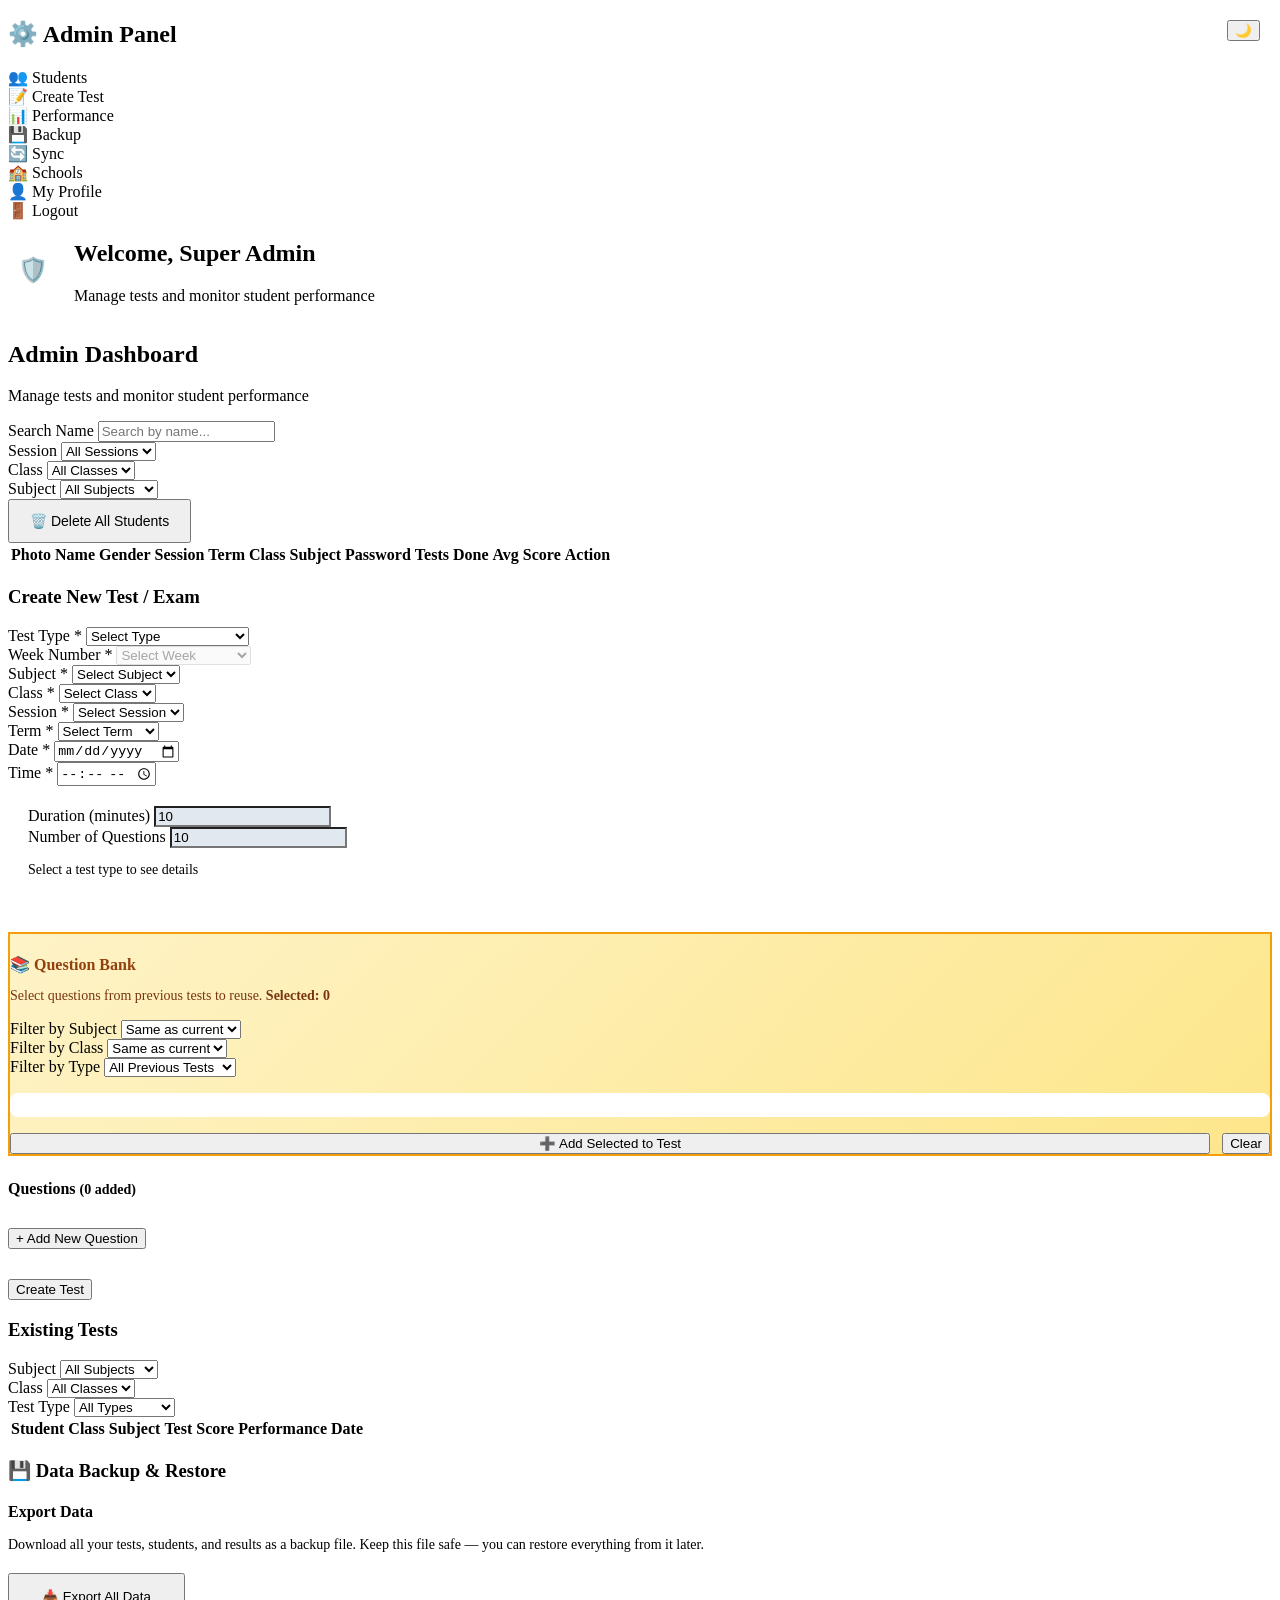
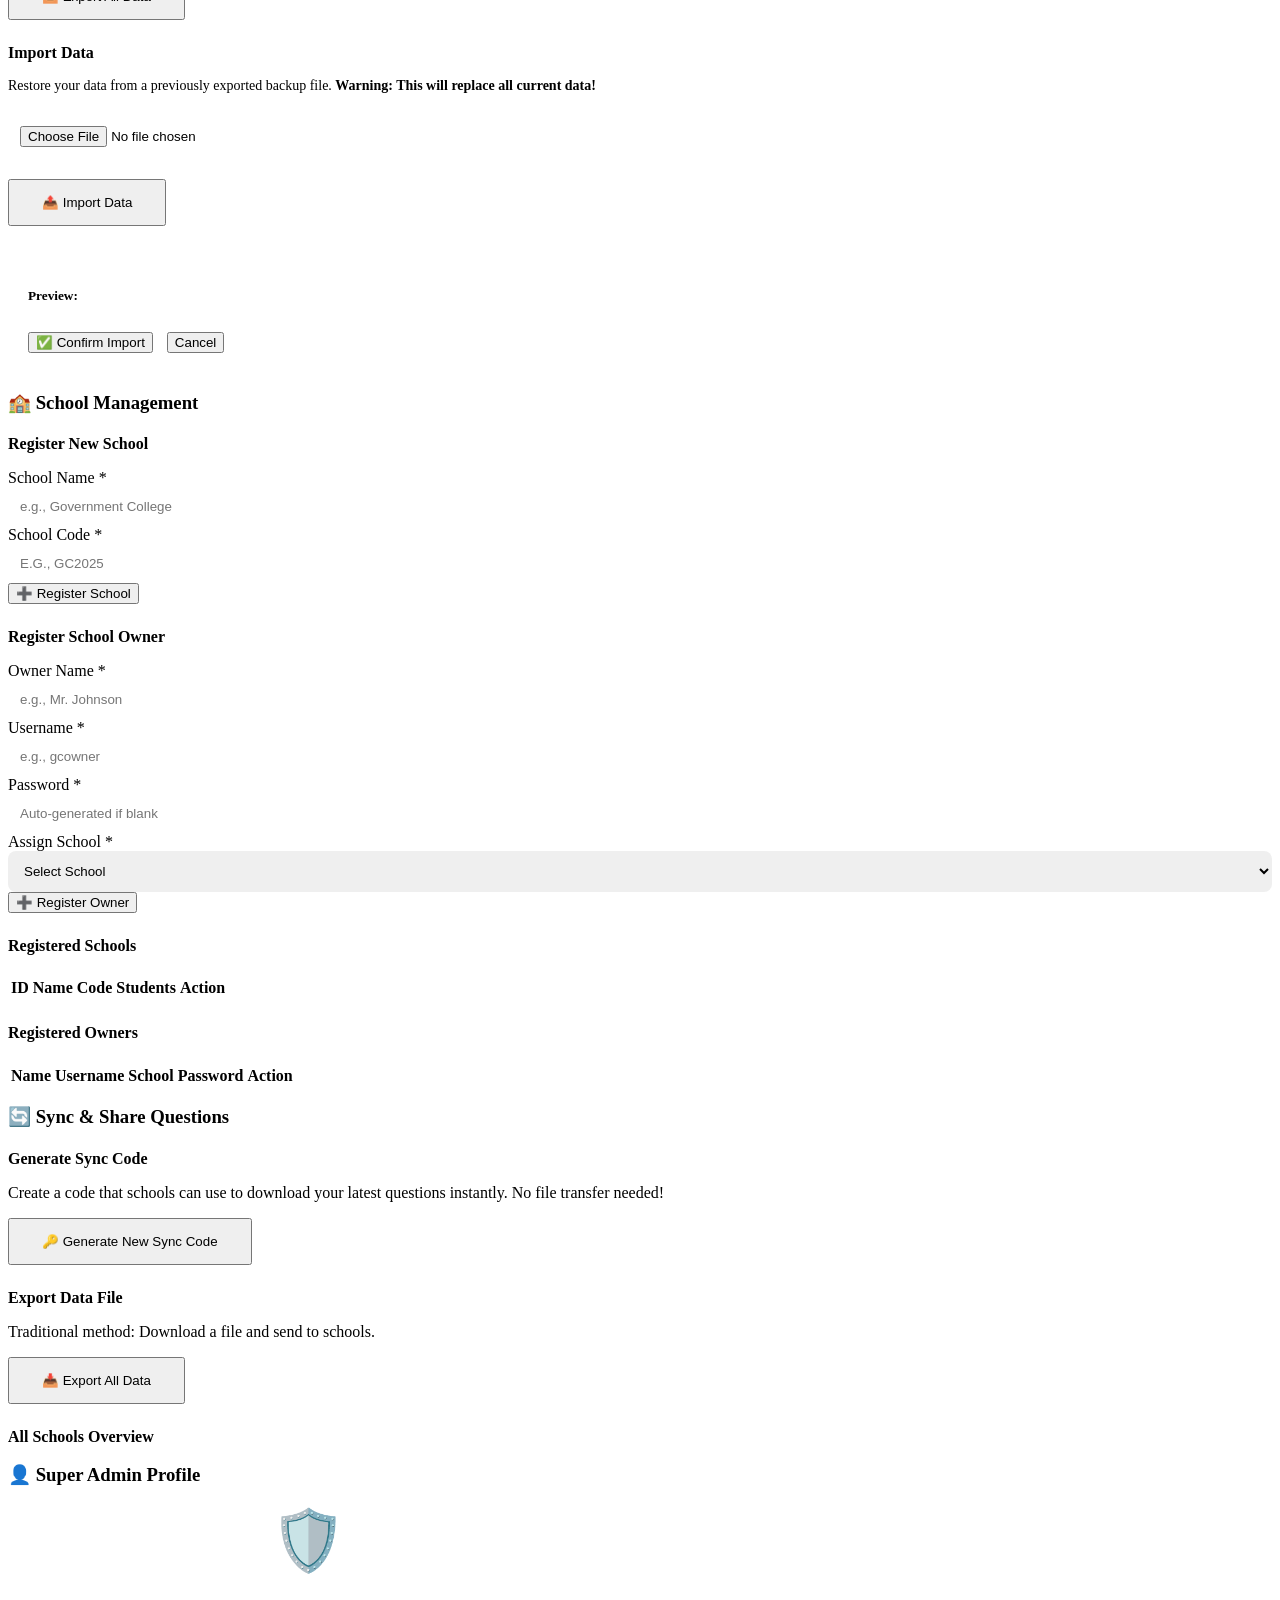
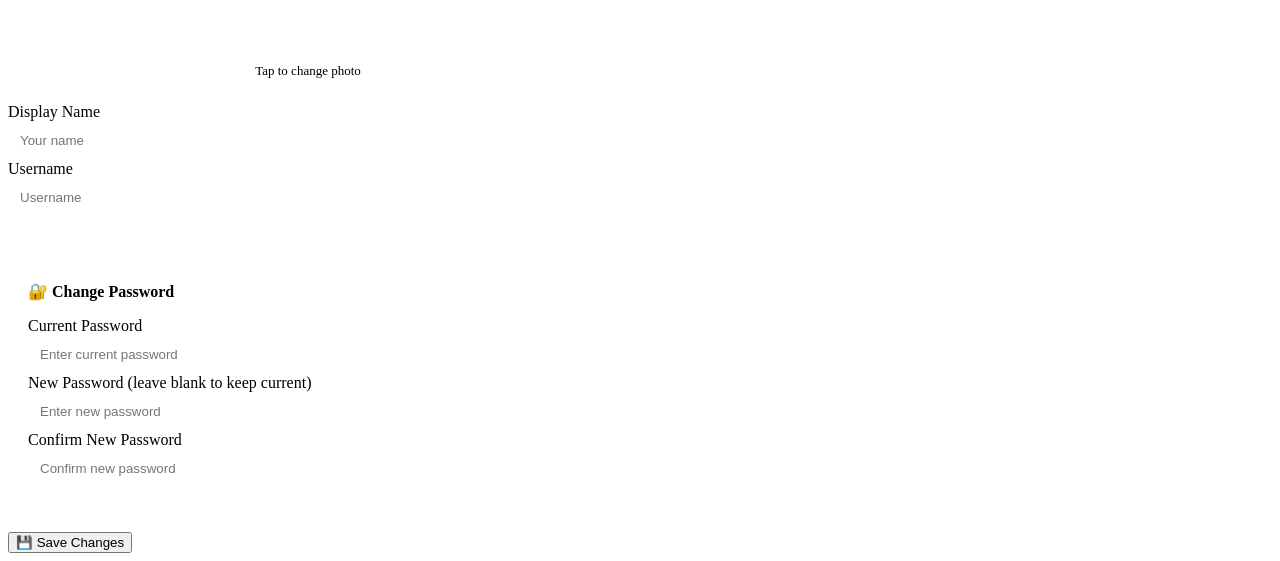
==== admin.html @ 851cecee "Add admin dashboard HTML structure" ====
<!DOCTYPE html>
<html lang="en">
<head>
    <meta charset="UTF-8">
    <meta name="viewport" content="width=device-width, initial-scale=1.0">
    <title>Admin Dashboard - ExamForge</title>
    <link rel="stylesheet" href="styles.css">
</head>
<body>
    <div class="admin-grid">
        <aside class="sidebar">
            <h2>⚙️ Admin Panel</h2>
            <nav>
                <div class="nav-item active" onclick="showAdminSection('students')">👥 Students</div>
                <div class="nav-item" onclick="showAdminSection('tests')">📝 Create Test</div>
                <div class="nav-item" onclick="showAdminSection('performance')">📊 Performance</div>
                <div class="nav-item" onclick="showAdminSection('backup')">💾 Backup</div>
                <div class="nav-item" onclick="showAdminSection('sync')">🔄 Sync</div>
                <div class="nav-item" onclick="showAdminSection('schools')">🏫 Schools</div>
                <div class="nav-item" onclick="showAdminSection('profile')">👤 My Profile</div>
                <div class="nav-item" onclick="logout()">🚪 Logout</div>
            </nav>
        </aside>

        <main class="main-content">
            <div class="header">
                <div style="display: flex; align-items: center; gap: 16px;">
                    <div id="adminHeaderPhoto" style="width: 50px; height: 50px; border-radius: 50%; background: linear-gradient(135deg, var(--gradient-start), var(--gradient-end)); display: flex; align-items: center; justify-content: center; overflow: hidden;">
                        <span style="font-size: 24px;">🛡️</span>
                    </div>
                    <div>
                        <h2 id="adminHeaderName">Welcome, Super Admin</h2>
                        <p style="color: var(--text-light);">Manage tests and monitor student performance</p>
                    </div>
                </div>
                <div style="position: absolute; top: 20px; right: 20px;">
                    <button onclick="toggleDarkMode()" class="dark-toggle" id="darkToggle">🌙</button>
                </div>
                <div>
                    <h2>Admin Dashboard</h2>
                    <p style="color: var(--text-light);">Manage tests and monitor student performance</p>
                </div>
            </div>

            <!-- Students Section -->
            <div id="students-section">
                <div class="filter-bar">
                    <div class="filter-group">
                        <label>Search Name</label>
                        <input type="text" id="searchName" placeholder="Search by name..." oninput="filterStudents()">
                    </div>
                    <div class="filter-group">
                        <label>Session</label>
                        <select id="filterSession" onchange="filterStudents()">
                            <option value="">All Sessions</option>
                            <option value="2024/2025">2024/2025</option>
                            <option value="2025/2026">2025/2026</option>
                            <option value="2026/2027">2026/2027</option>
                        </select>
                    </div>
                    <div class="filter-group">
                        <label>Class</label>
                        <select id="filterClass" onchange="filterStudents()">
                            <option value="">All Classes</option>
                            <option value="SS1">SS1</option>
                            <option value="SS2">SS2</option>
                            <option value="SS3">SS3</option>
                        </select>
                    </div>
                    <div class="filter-group">
                        <label>Subject</label>
                        <select id="filterSubject" onchange="filterStudents()">
                            <option value="">All Subjects</option>
                            <option value="Physics">Physics</option>
                            <option value="Chemistry">Chemistry</option>
                            <option value="Biology">Biology</option>
                            <option value="Mathematics">Mathematics</option>
                            <option value="English">English</option>
                            <option value="Economics">Economics</option>
                        </select>
                    </div>
                    <div class="filter-group" style="display: flex; align-items: end;">
                        <button onclick="deleteAllStudents()" class="btn btn-danger" style="width: auto; padding: 12px 20px; font-size: 14px;">
                            🗑️ Delete All Students
                        </button>
                    </div>
                </div>

                <div class="table-container">
                    <table class="data-table">
                        <thead>
                            <tr>
                                <th>Photo</th>
                                <th>Name</th>
                                <th>Gender</th>
                                <th>Session</th>
                                <th>Term</th>
                                <th>Class</th>
                                <th>Subject</th>
                                <th>Password</th>
                                <th>Tests Done</th>
                                <th>Avg Score</th>
                                <th>Action</th>
                            </tr>
                        </thead>
                        <tbody id="studentsTable"></tbody>
                    </table>
                </div>
            </div>

            <!-- Create Test Section -->
            <div id="tests-section" class="hidden">
                <div class="create-form">
                    <h3 class="section-title">Create New Test / Exam</h3>
                    <div id="editBannerContainer"></div>
                    <form id="createTestForm" onsubmit="createTest(event)">
                        <div class="form-row">
                            <div class="form-group">
                                <label>Test Type *</label>
                                <select id="testType" required onchange="handleTestTypeChange()">
                                    <option value="">Select Type</option>
                                    <option value="weekly">Weekly Test</option>
                                    <option value="midterm">Mid Term Test (Week 7)</option>
                                    <option value="exam">Final Examination</option>
                                </select>
                            </div>
                            <div class="form-group">
                                <label>Week Number *</label>
                                <select id="testWeek" required disabled>
                                    <option value="">Select Week</option>
                                    <option value="1">Week 1</option>
                                    <option value="2">Week 2</option>
                                    <option value="3">Week 3</option>
                                    <option value="4">Week 4</option>
                                    <option value="5">Week 5</option>
                                    <option value="6">Week 6</option>
                                    <option value="7">Week 7 (Mid Term)</option>
                                    <option value="8">Week 8</option>
                                    <option value="9">Week 9</option>
                                    <option value="10">Week 10</option>
                                    <option value="11">Final Exam</option>
                                </select>
                            </div>
                            <div class="form-group">
                                <label>Subject *</label>
                                <select id="testSubject" required>
                                    <option value="">Select Subject</option>
                                    <option value="Physics">Physics</option>
                                    <option value="Chemistry">Chemistry</option>
                                    <option value="Biology">Biology</option>
                                    <option value="Mathematics">Mathematics</option>
                                    <option value="English">English</option>
                                    <option value="Economics">Economics</option>
                                </select>
                            </div>
                            <div class="form-group">
                                <label>Class *</label>
                                <select id="testClass" required>
                                    <option value="">Select Class</option>
                                    <option value="SS1">SS1</option>
                                    <option value="SS2">SS2</option>
                                    <option value="SS3">SS3</option>
                                </select>
                            </div>
                        </div>
                        
                        <div class="form-row">
                            <div class="form-group">
                                <label>Session *</label>
                                <select id="testSession" required>
                                    <option value="">Select Session</option>
                                    <option value="2024/2025">2024/2025</option>
                                    <option value="2025/2026">2025/2026</option>
                                    <option value="2026/2027">2026/2027</option>
                                </select>
                            </div>
                            <div class="form-group">
                                <label>Term *</label>
                                <select id="testTerm" required>
                                    <option value="">Select Term</option>
                                    <option value="First Term">First Term</option>
                                    <option value="Second Term">Second Term</option>
                                    <option value="Third Term">Third Term</option>
                                </select>
                            </div>
                            <div class="form-group">
                                <label>Date *</label>
                                <input type="date" id="testDate" required>
                            </div>
                            <div class="form-group">
                                <label>Time *</label>
                                <input type="time" id="testTime" required>
                            </div>
                        </div>

                        <div class="form-row" style="background: var(--bg); padding: 20px; border-radius: 12px; margin-bottom: 20px;">
                            <div class="form-group" style="margin-bottom: 0;">
                                <label>Duration (minutes)</label>
                                <input type="number" id="testDuration" value="10" min="1" readonly style="background: #e2e8f0; cursor: not-allowed;">
                            </div>
                            <div class="form-group" style="margin-bottom: 0;">
                                <label>Number of Questions</label>
                                <input type="number" id="testQuestionCount" value="10" min="1" readonly style="background: #e2e8f0; cursor: not-allowed;">
                            </div>
                            <div class="form-group" style="margin-bottom: 0; display: flex; align-items: end;">
                                <p id="testTypeInfo" style="color: var(--text-light); font-size: 14px;">Select a test type to see details</p>
                            </div>
                        </div>

                        <!-- Question Bank -->
                        <div id="questionBankArea" class="hidden" style="margin-bottom: 24px;">
                            <div class="create-form" style="background: linear-gradient(135deg, #fef3c7, #fde68a); border: 2px solid #f59e0b;">
                                <h4 style="margin-bottom: 8px; color: #92400e;">📚 Question Bank</h4>
                                <p style="color: #78350f; margin-bottom: 16px; font-size: 14px;">
                                    Select questions from previous tests to reuse. 
                                    <strong>Selected: <span id="bankSelectedCount">0</span></strong>
                                </p>
                                
                                <div class="form-row" style="margin-bottom: 16px;">
                                    <div class="form-group" style="margin-bottom: 0;">
                                        <label>Filter by Subject</label>
                                        <select id="bankFilterSubject" onchange="loadQuestionBank()">
                                            <option value="">Same as current</option>
                                        </select>
                                    </div>
                                    <div class="form-group" style="margin-bottom: 0;">
                                        <label>Filter by Class</label>
                                        <select id="bankFilterClass" onchange="loadQuestionBank()">
                                            <option value="">Same as current</option>
                                        </select>
                                    </div>
                                    <div class="form-group" style="margin-bottom: 0;">
                                        <label>Filter by Type</label>
                                        <select id="bankFilterType" onchange="loadQuestionBank()">
                                            <option value="all">All Previous Tests</option>
                                            <option value="weekly">Weekly Tests Only</option>
                                            <option value="midterm">Mid Term Only</option>
                                        </select>
                                    </div>
                                </div>

                                <div id="bankQuestionsList" style="max-height: 350px; overflow-y: auto; background: white; border-radius: 8px; padding: 12px;">
                                    <!-- Questions loaded here -->
                                </div>

                                <div style="display: flex; gap: 12px; margin-top: 16px;">
                                    <button type="button" onclick="addSelectedBankQuestions()" class="btn btn-primary" style="flex: 1;">
                                        ➕ Add Selected to Test
                                    </button>
                                    <button type="button" onclick="clearBankSelection()" class="btn btn-secondary" style="width: auto;">
                                        Clear
                                    </button>
                                </div>
                            </div>
                        </div>

                        <div id="questionsContainer">
                            <h4 style="margin: 20px 0 15px;">Questions <span id="questionCounter" style="color: var(--text-light); font-size: 14px;">(0 added)</span></h4>
                            <div id="questionsList"></div>
                            <button type="button" class="btn btn-secondary" onclick="addQuestion()" style="width: auto; margin-top: 15px;">
                                + Add New Question
                            </button>
                        </div>

                        <button type="submit" class="btn btn-primary" style="margin-top: 30px;">Create Test</button>
                    </form>
                </div>

                <h3 class="section-title">Existing Tests</h3>
                <div id="existingTests" class="tests-grid"></div>
            </div>

            <!-- Performance Section -->
            <div id="performance-section" class="hidden">
                <div class="filter-bar">
                    <div class="filter-group">
                        <label>Subject</label>
                        <select id="perfSubject" onchange="loadPerformance()">
                            <option value="">All Subjects</option>
                            <option value="Physics">Physics</option>
                            <option value="Chemistry">Chemistry</option>
                            <option value="Biology">Biology</option>
                            <option value="Mathematics">Mathematics</option>
                            <option value="English">English</option>
                            <option value="Economics">Economics</option>
                        </select>
                    </div>
                    <div class="filter-group">
                        <label>Class</label>
                        <select id="perfClass" onchange="loadPerformance()">
                            <option value="">All Classes</option>
                            <option value="SS1">SS1</option>
                            <option value="SS2">SS2</option>
                            <option value="SS3">SS3</option>
                        </select>
                    </div>
                    <div class="filter-group">
                        <label>Test Type</label>
                        <select id="perfType" onchange="loadPerformance()">
                            <option value="">All Types</option>
                            <option value="weekly">Weekly Tests</option>
                            <option value="midterm">Mid Term</option>
                            <option value="exam">Examination</option>
                        </select>
                    </div>
                </div>

                <div class="table-container">
                    <table class="data-table">
                        <thead>
                            <tr>
                                <th>Student</th>
                                <th>Class</th>
                                <th>Subject</th>
                                <th>Test</th>
                                <th>Score</th>
                                <th>Performance</th>
                                <th>Date</th>
                            </tr>
                        </thead>
                        <tbody id="performanceTable"></tbody>
                    </table>
                </div>
            </div>

            <!-- Backup Section -->
            <div id="backup-section" class="hidden">
                <h3 class="section-title">💾 Data Backup & Restore</h3>
                <div class="create-form" style="margin-bottom: 24px;">
                    <h4 style="margin-bottom: 16px; color: var(--primary);">Export Data</h4>
                    <p style="color: var(--text-light); margin-bottom: 20px; font-size: 14px;">
                        Download all your tests, students, and results as a backup file. 
                        Keep this file safe — you can restore everything from it later.
                    </p>
                    <button onclick="exportData()" class="btn btn-primary" style="width: auto; padding: 14px 32px;">
                        📥 Export All Data
                    </button>
                </div>

                <div class="create-form">
                    <h4 style="margin-bottom: 16px; color: var(--primary);">Import Data</h4>
                    <p style="color: var(--text-light); margin-bottom: 20px; font-size: 14px;">
                        Restore your data from a previously exported backup file. 
                        <strong style="color: var(--danger);">Warning: This will replace all current data!</strong>
                    </p>
                    <div class="form-group" style="margin-bottom: 20px;">
                        <input type="file" id="importFile" accept=".json" onchange="handleFileSelect(event)" style="padding: 12px; border: 2px dashed var(--border); border-radius: 12px; width: 100%;">
                    </div>
                    <button onclick="importData()" class="btn btn-warning" style="width: auto; padding: 14px 32px;">
                        📤 Import Data
                    </button>
                    <div id="importPreview" class="hidden" style="margin-top: 20px; padding: 20px; background: var(--bg); border-radius: 12px;">
                        <h5 style="margin-bottom: 12px;">Preview:</h5>
                        <div id="importPreviewContent"></div>
                        <button onclick="confirmImport()" class="btn btn-success" style="margin-top: 16px; width: auto;">
                            ✅ Confirm Import
                        </button>
                        <button onclick="cancelImport()" class="btn btn-secondary" style="margin-top: 16px; width: auto; margin-left: 10px;">
                            Cancel
                        </button>
                    </div>
                </div>
            </div>
            <!-- Schools Management -->
            <div id="schools-section" class="hidden">
                <h3 class="section-title">🏫 School Management</h3>
                
                <div class="create-form" style="margin-bottom: 24px;">
                    <h4 style="margin-bottom: 16px; color: var(--primary);">Register New School</h4>
                    <form id="schoolForm" onsubmit="registerSchool(event)">
                        <div class="form-row">
                            <div class="form-group">
                                <label>School Name *</label>
                                <input type="text" id="schoolName" required placeholder="e.g., Government College" style="width: 100%; padding: 12px; border: 2px solid var(--border); border-radius: 8px;">
                            </div>
                            <div class="form-group">
                                <label>School Code *</label>
                                <input type="text" id="schoolCode" required placeholder="e.g., GC2025" style="width: 100%; padding: 12px; border: 2px solid var(--border); border-radius: 8px; text-transform: uppercase;">
                            </div>
                        </div>
                        <button type="submit" class="btn btn-primary" style="width: auto;">➕ Register School</button>
                    </form>
                </div>

                <div class="create-form" style="margin-bottom: 24px;">
                    <h4 style="margin-bottom: 16px; color: var(--primary);">Register School Owner</h4>
                    <form id="ownerForm" onsubmit="registerOwner(event)">
                        <div class="form-row">
                            <div class="form-group">
                                <label>Owner Name *</label>
                                <input type="text" id="ownerName" required placeholder="e.g., Mr. Johnson" style="width: 100%; padding: 12px; border: 2px solid var(--border); border-radius: 8px;">
                            </div>
                            <div class="form-group">
                                <label>Username *</label>
                                <input type="text" id="ownerUsername" required placeholder="e.g., gcowner" style="width: 100%; padding: 12px; border: 2px solid var(--border); border-radius: 8px;">
                            </div>
                        </div>
                        <div class="form-row">
                            <div class="form-group">
                                <label>Password *</label>
                                <input type="text" id="ownerPassword" required placeholder="Auto-generated if blank" style="width: 100%; padding: 12px; border: 2px solid var(--border); border-radius: 8px;">
                            </div>
                            <div class="form-group">
                                <label>Assign School *</label>
                                <select id="ownerSchool" required style="width: 100%; padding: 12px; border: 2px solid var(--border); border-radius: 8px;">
                                    <option value="">Select School</option>
                                </select>
                            </div>
                        </div>
                        <button type="submit" class="btn btn-primary" style="width: auto;">➕ Register Owner</button>
                    </form>
                </div>

                <h4 class="section-title">Registered Schools</h4>
                <div class="table-container" style="margin-bottom: 24px;">
                    <table class="data-table">
                        <thead>
                            <tr><th>ID</th><th>Name</th><th>Code</th><th>Students</th><th>Action</th></tr>
                        </thead>
                        <tbody id="schoolsTable"></tbody>
                    </table>
                </div>

                <h4 class="section-title">Registered Owners</h4>
                <div class="table-container">
                    <table class="data-table">
                        <thead>
                            <tr><th>Name</th><th>Username</th><th>School</th><th>Password</th><th>Action</th></tr>
                        </thead>
                        <tbody id="ownersTable"></tbody>
                    </table>
                </div>
            </div>

            <!-- Sync Section -->
            <div id="sync-section" class="hidden">
                <h3 class="section-title">🔄 Sync & Share Questions</h3>
                
                <div class="create-form" style="margin-bottom: 24px;">
                    <h4 style="margin-bottom: 16px; color: var(--primary);">Generate Sync Code</h4>
                    <p style="color: var(--text-light); margin-bottom: 16px;">
                        Create a code that schools can use to download your latest questions instantly.
                        No file transfer needed!
                    </p>
                    <button onclick="createSyncCode()" class="btn btn-primary" style="width: auto; padding: 14px 32px;">
                        🔑 Generate New Sync Code
                    </button>
                    <div id="syncCodeDisplay" style="margin-top: 20px;"></div>
                </div>

                <div class="create-form" style="margin-bottom: 24px;">
                    <h4 style="margin-bottom: 16px; color: var(--primary);">Export Data File</h4>
                    <p style="color: var(--text-light); margin-bottom: 16px;">
                        Traditional method: Download a file and send to schools.
                    </p>
                    <button onclick="exportData()" class="btn btn-primary" style="width: auto; padding: 14px 32px;">
                        📥 Export All Data
                    </button>
                </div>

                <div class="create-form">
                    <h4 style="margin-bottom: 16px; color: var(--primary);">All Schools Overview</h4>
                    <div id="allSchoolsOverview"></div>
                </div>
            </div>

            <!-- Admin Profile Section -->
            <div id="profile-section" class="hidden">
                <h3 class="section-title">👤 Super Admin Profile</h3>
                
                <div class="create-form" style="max-width: 600px;">
                    <div style="text-align: center; margin-bottom: 24px;">
                        <div class="photo-upload" onclick="document.getElementById('adminPhotoInput').click()" style="width: 150px; height: 150px; margin: 0 auto; border-radius: 50%; overflow: hidden;">
                            <div class="photo-preview" id="adminPhotoPreview" style="width: 100%; height: 100%; border-radius: 50%;">
                                <span class="photo-placeholder" style="font-size: 60px;">🛡️</span>
                            </div>
                            <input type="file" id="adminPhotoInput" accept="image/*" style="display: none;" onchange="handleAdminPhotoUpload(event)">
                        </div>
                        <p style="color: var(--text-light); font-size: 13px; margin-top: 8px;">Tap to change photo</p>
                    </div>

                    <form id="adminProfileForm" onsubmit="saveAdminProfile(event)">
                        <div class="form-group">
                            <label>Display Name</label>
                            <input type="text" id="adminDisplayName" required placeholder="Your name" style="width: 100%; padding: 12px; border: 2px solid var(--border); border-radius: 8px;">
                        </div>
                        
                        <div class="form-group">
                            <label>Username</label>
                            <input type="text" id="adminEditUsername" required placeholder="Username" style="width: 100%; padding: 12px; border: 2px solid var(--border); border-radius: 8px;">
                        </div>

                        <div style="background: var(--bg); padding: 20px; border-radius: 12px; margin: 24px 0;">
                            <h4 style="margin-bottom: 16px; color: var(--primary);">🔐 Change Password</h4>
                            
                            <div class="form-group">
                                <label>Current Password</label>
                                <input type="password" id="adminCurrentPassword" required placeholder="Enter current password" style="width: 100%; padding: 12px; border: 2px solid var(--border); border-radius: 8px;">
                            </div>
                            
                            <div class="form-group">
                                <label>New Password (leave blank to keep current)</labelleave blank to keep current)</label>
                                <input type="password" id="adminNewPassword" placeholder="Enter new password" style="width: 100%; padding: 12px; border: 2px solid var(--border); border-radius: 8px;">
                            </div>
                            
                            <div class="form-group">
                                <label>Confirm New Password</label>
                                <input type="password" id="adminConfirmPassword" placeholder="Confirm new password" style="width: 100%; padding: 12px; border: 2px solid var(--border); border-radius: 8px;">
                            </div>
                        </div>

                        <button type="submit" class="btn btn-primary">💾 Save Changes</button>
                    </form>
                </div>
            </div>
        </main>
    </div>
<script src="common.js"></script>
<script src="admin.js"></script>
</body>
</html>
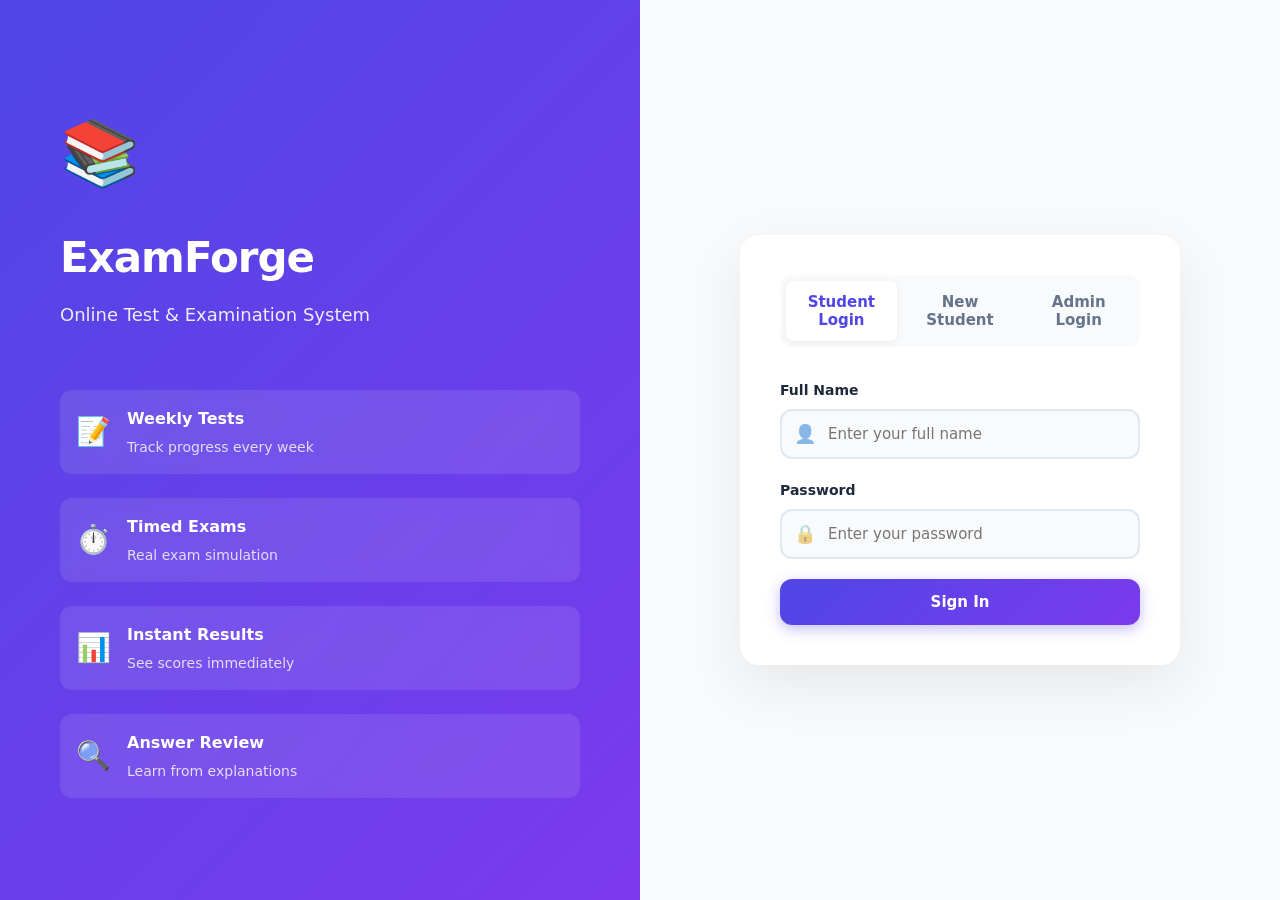
==== commit 97734a3b: "Add files via upload" ====
--- a/admin.html
+++ b/admin.html
@@ -1,521 +1,521 @@
-<!DOCTYPE html>
-<html lang="en">
-<head>
-    <meta charset="UTF-8">
-    <meta name="viewport" content="width=device-width, initial-scale=1.0">
-    <title>Admin Dashboard - ExamForge</title>
-    <link rel="stylesheet" href="styles.css">
-</head>
-<body>
-    <div class="admin-grid">
-        <aside class="sidebar">
-            <h2>⚙️ Admin Panel</h2>
-            <nav>
-                <div class="nav-item active" onclick="showAdminSection('students')">👥 Students</div>
-                <div class="nav-item" onclick="showAdminSection('tests')">📝 Create Test</div>
-                <div class="nav-item" onclick="showAdminSection('performance')">📊 Performance</div>
-                <div class="nav-item" onclick="showAdminSection('backup')">💾 Backup</div>
-                <div class="nav-item" onclick="showAdminSection('sync')">🔄 Sync</div>
-                <div class="nav-item" onclick="showAdminSection('schools')">🏫 Schools</div>
-                <div class="nav-item" onclick="showAdminSection('profile')">👤 My Profile</div>
-                <div class="nav-item" onclick="logout()">🚪 Logout</div>
-            </nav>
-        </aside>
-
-        <main class="main-content">
-            <div class="header">
-                <div style="display: flex; align-items: center; gap: 16px;">
-                    <div id="adminHeaderPhoto" style="width: 50px; height: 50px; border-radius: 50%; background: linear-gradient(135deg, var(--gradient-start), var(--gradient-end)); display: flex; align-items: center; justify-content: center; overflow: hidden;">
-                        <span style="font-size: 24px;">🛡️</span>
-                    </div>
-                    <div>
-                        <h2 id="adminHeaderName">Welcome, Super Admin</h2>
-                        <p style="color: var(--text-light);">Manage tests and monitor student performance</p>
-                    </div>
-                </div>
-                <div style="position: absolute; top: 20px; right: 20px;">
-                    <button onclick="toggleDarkMode()" class="dark-toggle" id="darkToggle">🌙</button>
-                </div>
-                <div>
-                    <h2>Admin Dashboard</h2>
-                    <p style="color: var(--text-light);">Manage tests and monitor student performance</p>
-                </div>
-            </div>
-
-            <!-- Students Section -->
-            <div id="students-section">
-                <div class="filter-bar">
-                    <div class="filter-group">
-                        <label>Search Name</label>
-                        <input type="text" id="searchName" placeholder="Search by name..." oninput="filterStudents()">
-                    </div>
-                    <div class="filter-group">
-                        <label>Session</label>
-                        <select id="filterSession" onchange="filterStudents()">
-                            <option value="">All Sessions</option>
-                            <option value="2024/2025">2024/2025</option>
-                            <option value="2025/2026">2025/2026</option>
-                            <option value="2026/2027">2026/2027</option>
-                        </select>
-                    </div>
-                    <div class="filter-group">
-                        <label>Class</label>
-                        <select id="filterClass" onchange="filterStudents()">
-                            <option value="">All Classes</option>
-                            <option value="SS1">SS1</option>
-                            <option value="SS2">SS2</option>
-                            <option value="SS3">SS3</option>
-                        </select>
-                    </div>
-                    <div class="filter-group">
-                        <label>Subject</label>
-                        <select id="filterSubject" onchange="filterStudents()">
-                            <option value="">All Subjects</option>
-                            <option value="Physics">Physics</option>
-                            <option value="Chemistry">Chemistry</option>
-                            <option value="Biology">Biology</option>
-                            <option value="Mathematics">Mathematics</option>
-                            <option value="English">English</option>
-                            <option value="Economics">Economics</option>
-                        </select>
-                    </div>
-                    <div class="filter-group" style="display: flex; align-items: end;">
-                        <button onclick="deleteAllStudents()" class="btn btn-danger" style="width: auto; padding: 12px 20px; font-size: 14px;">
-                            🗑️ Delete All Students
-                        </button>
-                    </div>
-                </div>
-
-                <div class="table-container">
-                    <table class="data-table">
-                        <thead>
-                            <tr>
-                                <th>Photo</th>
-                                <th>Name</th>
-                                <th>Gender</th>
-                                <th>Session</th>
-                                <th>Term</th>
-                                <th>Class</th>
-                                <th>Subject</th>
-                                <th>Password</th>
-                                <th>Tests Done</th>
-                                <th>Avg Score</th>
-                                <th>Action</th>
-                            </tr>
-                        </thead>
-                        <tbody id="studentsTable"></tbody>
-                    </table>
-                </div>
-            </div>
-
-            <!-- Create Test Section -->
-            <div id="tests-section" class="hidden">
-                <div class="create-form">
-                    <h3 class="section-title">Create New Test / Exam</h3>
-                    <div id="editBannerContainer"></div>
-                    <form id="createTestForm" onsubmit="createTest(event)">
-                        <div class="form-row">
-                            <div class="form-group">
-                                <label>Test Type *</label>
-                                <select id="testType" required onchange="handleTestTypeChange()">
-                                    <option value="">Select Type</option>
-                                    <option value="weekly">Weekly Test</option>
-                                    <option value="midterm">Mid Term Test (Week 7)</option>
-                                    <option value="exam">Final Examination</option>
-                                </select>
-                            </div>
-                            <div class="form-group">
-                                <label>Week Number *</label>
-                                <select id="testWeek" required disabled>
-                                    <option value="">Select Week</option>
-                                    <option value="1">Week 1</option>
-                                    <option value="2">Week 2</option>
-                                    <option value="3">Week 3</option>
-                                    <option value="4">Week 4</option>
-                                    <option value="5">Week 5</option>
-                                    <option value="6">Week 6</option>
-                                    <option value="7">Week 7 (Mid Term)</option>
-                                    <option value="8">Week 8</option>
-                                    <option value="9">Week 9</option>
-                                    <option value="10">Week 10</option>
-                                    <option value="11">Final Exam</option>
-                                </select>
-                            </div>
-                            <div class="form-group">
-                                <label>Subject *</label>
-                                <select id="testSubject" required>
-                                    <option value="">Select Subject</option>
-                                    <option value="Physics">Physics</option>
-                                    <option value="Chemistry">Chemistry</option>
-                                    <option value="Biology">Biology</option>
-                                    <option value="Mathematics">Mathematics</option>
-                                    <option value="English">English</option>
-                                    <option value="Economics">Economics</option>
-                                </select>
-                            </div>
-                            <div class="form-group">
-                                <label>Class *</label>
-                                <select id="testClass" required>
-                                    <option value="">Select Class</option>
-                                    <option value="SS1">SS1</option>
-                                    <option value="SS2">SS2</option>
-                                    <option value="SS3">SS3</option>
-                                </select>
-                            </div>
-                        </div>
-                        
-                        <div class="form-row">
-                            <div class="form-group">
-                                <label>Session *</label>
-                                <select id="testSession" required>
-                                    <option value="">Select Session</option>
-                                    <option value="2024/2025">2024/2025</option>
-                                    <option value="2025/2026">2025/2026</option>
-                                    <option value="2026/2027">2026/2027</option>
-                                </select>
-                            </div>
-                            <div class="form-group">
-                                <label>Term *</label>
-                                <select id="testTerm" required>
-                                    <option value="">Select Term</option>
-                                    <option value="First Term">First Term</option>
-                                    <option value="Second Term">Second Term</option>
-                                    <option value="Third Term">Third Term</option>
-                                </select>
-                            </div>
-                            <div class="form-group">
-                                <label>Date *</label>
-                                <input type="date" id="testDate" required>
-                            </div>
-                            <div class="form-group">
-                                <label>Time *</label>
-                                <input type="time" id="testTime" required>
-                            </div>
-                        </div>
-
-                        <div class="form-row" style="background: var(--bg); padding: 20px; border-radius: 12px; margin-bottom: 20px;">
-                            <div class="form-group" style="margin-bottom: 0;">
-                                <label>Duration (minutes)</label>
-                                <input type="number" id="testDuration" value="10" min="1" readonly style="background: #e2e8f0; cursor: not-allowed;">
-                            </div>
-                            <div class="form-group" style="margin-bottom: 0;">
-                                <label>Number of Questions</label>
-                                <input type="number" id="testQuestionCount" value="10" min="1" readonly style="background: #e2e8f0; cursor: not-allowed;">
-                            </div>
-                            <div class="form-group" style="margin-bottom: 0; display: flex; align-items: end;">
-                                <p id="testTypeInfo" style="color: var(--text-light); font-size: 14px;">Select a test type to see details</p>
-                            </div>
-                        </div>
-
-                        <!-- Question Bank -->
-                        <div id="questionBankArea" class="hidden" style="margin-bottom: 24px;">
-                            <div class="create-form" style="background: linear-gradient(135deg, #fef3c7, #fde68a); border: 2px solid #f59e0b;">
-                                <h4 style="margin-bottom: 8px; color: #92400e;">📚 Question Bank</h4>
-                                <p style="color: #78350f; margin-bottom: 16px; font-size: 14px;">
-                                    Select questions from previous tests to reuse. 
-                                    <strong>Selected: <span id="bankSelectedCount">0</span></strong>
-                                </p>
-                                
-                                <div class="form-row" style="margin-bottom: 16px;">
-                                    <div class="form-group" style="margin-bottom: 0;">
-                                        <label>Filter by Subject</label>
-                                        <select id="bankFilterSubject" onchange="loadQuestionBank()">
-                                            <option value="">Same as current</option>
-                                        </select>
-                                    </div>
-                                    <div class="form-group" style="margin-bottom: 0;">
-                                        <label>Filter by Class</label>
-                                        <select id="bankFilterClass" onchange="loadQuestionBank()">
-                                            <option value="">Same as current</option>
-                                        </select>
-                                    </div>
-                                    <div class="form-group" style="margin-bottom: 0;">
-                                        <label>Filter by Type</label>
-                                        <select id="bankFilterType" onchange="loadQuestionBank()">
-                                            <option value="all">All Previous Tests</option>
-                                            <option value="weekly">Weekly Tests Only</option>
-                                            <option value="midterm">Mid Term Only</option>
-                                        </select>
-                                    </div>
-                                </div>
-
-                                <div id="bankQuestionsList" style="max-height: 350px; overflow-y: auto; background: white; border-radius: 8px; padding: 12px;">
-                                    <!-- Questions loaded here -->
-                                </div>
-
-                                <div style="display: flex; gap: 12px; margin-top: 16px;">
-                                    <button type="button" onclick="addSelectedBankQuestions()" class="btn btn-primary" style="flex: 1;">
-                                        ➕ Add Selected to Test
-                                    </button>
-                                    <button type="button" onclick="clearBankSelection()" class="btn btn-secondary" style="width: auto;">
-                                        Clear
-                                    </button>
-                                </div>
-                            </div>
-                        </div>
-
-                        <div id="questionsContainer">
-                            <h4 style="margin: 20px 0 15px;">Questions <span id="questionCounter" style="color: var(--text-light); font-size: 14px;">(0 added)</span></h4>
-                            <div id="questionsList"></div>
-                            <button type="button" class="btn btn-secondary" onclick="addQuestion()" style="width: auto; margin-top: 15px;">
-                                + Add New Question
-                            </button>
-                        </div>
-
-                        <button type="submit" class="btn btn-primary" style="margin-top: 30px;">Create Test</button>
-                    </form>
-                </div>
-
-                <h3 class="section-title">Existing Tests</h3>
-                <div id="existingTests" class="tests-grid"></div>
-            </div>
-
-            <!-- Performance Section -->
-            <div id="performance-section" class="hidden">
-                <div class="filter-bar">
-                    <div class="filter-group">
-                        <label>Subject</label>
-                        <select id="perfSubject" onchange="loadPerformance()">
-                            <option value="">All Subjects</option>
-                            <option value="Physics">Physics</option>
-                            <option value="Chemistry">Chemistry</option>
-                            <option value="Biology">Biology</option>
-                            <option value="Mathematics">Mathematics</option>
-                            <option value="English">English</option>
-                            <option value="Economics">Economics</option>
-                        </select>
-                    </div>
-                    <div class="filter-group">
-                        <label>Class</label>
-                        <select id="perfClass" onchange="loadPerformance()">
-                            <option value="">All Classes</option>
-                            <option value="SS1">SS1</option>
-                            <option value="SS2">SS2</option>
-                            <option value="SS3">SS3</option>
-                        </select>
-                    </div>
-                    <div class="filter-group">
-                        <label>Test Type</label>
-                        <select id="perfType" onchange="loadPerformance()">
-                            <option value="">All Types</option>
-                            <option value="weekly">Weekly Tests</option>
-                            <option value="midterm">Mid Term</option>
-                            <option value="exam">Examination</option>
-                        </select>
-                    </div>
-                </div>
-
-                <div class="table-container">
-                    <table class="data-table">
-                        <thead>
-                            <tr>
-                                <th>Student</th>
-                                <th>Class</th>
-                                <th>Subject</th>
-                                <th>Test</th>
-                                <th>Score</th>
-                                <th>Performance</th>
-                                <th>Date</th>
-                            </tr>
-                        </thead>
-                        <tbody id="performanceTable"></tbody>
-                    </table>
-                </div>
-            </div>
-
-            <!-- Backup Section -->
-            <div id="backup-section" class="hidden">
-                <h3 class="section-title">💾 Data Backup & Restore</h3>
-                <div class="create-form" style="margin-bottom: 24px;">
-                    <h4 style="margin-bottom: 16px; color: var(--primary);">Export Data</h4>
-                    <p style="color: var(--text-light); margin-bottom: 20px; font-size: 14px;">
-                        Download all your tests, students, and results as a backup file. 
-                        Keep this file safe — you can restore everything from it later.
-                    </p>
-                    <button onclick="exportData()" class="btn btn-primary" style="width: auto; padding: 14px 32px;">
-                        📥 Export All Data
-                    </button>
-                </div>
-
-                <div class="create-form">
-                    <h4 style="margin-bottom: 16px; color: var(--primary);">Import Data</h4>
-                    <p style="color: var(--text-light); margin-bottom: 20px; font-size: 14px;">
-                        Restore your data from a previously exported backup file. 
-                        <strong style="color: var(--danger);">Warning: This will replace all current data!</strong>
-                    </p>
-                    <div class="form-group" style="margin-bottom: 20px;">
-                        <input type="file" id="importFile" accept=".json" onchange="handleFileSelect(event)" style="padding: 12px; border: 2px dashed var(--border); border-radius: 12px; width: 100%;">
-                    </div>
-                    <button onclick="importData()" class="btn btn-warning" style="width: auto; padding: 14px 32px;">
-                        📤 Import Data
-                    </button>
-                    <div id="importPreview" class="hidden" style="margin-top: 20px; padding: 20px; background: var(--bg); border-radius: 12px;">
-                        <h5 style="margin-bottom: 12px;">Preview:</h5>
-                        <div id="importPreviewContent"></div>
-                        <button onclick="confirmImport()" class="btn btn-success" style="margin-top: 16px; width: auto;">
-                            ✅ Confirm Import
-                        </button>
-                        <button onclick="cancelImport()" class="btn btn-secondary" style="margin-top: 16px; width: auto; margin-left: 10px;">
-                            Cancel
-                        </button>
-                    </div>
-                </div>
-            </div>
-            <!-- Schools Management -->
-            <div id="schools-section" class="hidden">
-                <h3 class="section-title">🏫 School Management</h3>
-                
-                <div class="create-form" style="margin-bottom: 24px;">
-                    <h4 style="margin-bottom: 16px; color: var(--primary);">Register New School</h4>
-                    <form id="schoolForm" onsubmit="registerSchool(event)">
-                        <div class="form-row">
-                            <div class="form-group">
-                                <label>School Name *</label>
-                                <input type="text" id="schoolName" required placeholder="e.g., Government College" style="width: 100%; padding: 12px; border: 2px solid var(--border); border-radius: 8px;">
-                            </div>
-                            <div class="form-group">
-                                <label>School Code *</label>
-                                <input type="text" id="schoolCode" required placeholder="e.g., GC2025" style="width: 100%; padding: 12px; border: 2px solid var(--border); border-radius: 8px; text-transform: uppercase;">
-                            </div>
-                        </div>
-                        <button type="submit" class="btn btn-primary" style="width: auto;">➕ Register School</button>
-                    </form>
-                </div>
-
-                <div class="create-form" style="margin-bottom: 24px;">
-                    <h4 style="margin-bottom: 16px; color: var(--primary);">Register School Owner</h4>
-                    <form id="ownerForm" onsubmit="registerOwner(event)">
-                        <div class="form-row">
-                            <div class="form-group">
-                                <label>Owner Name *</label>
-                                <input type="text" id="ownerName" required placeholder="e.g., Mr. Johnson" style="width: 100%; padding: 12px; border: 2px solid var(--border); border-radius: 8px;">
-                            </div>
-                            <div class="form-group">
-                                <label>Username *</label>
-                                <input type="text" id="ownerUsername" required placeholder="e.g., gcowner" style="width: 100%; padding: 12px; border: 2px solid var(--border); border-radius: 8px;">
-                            </div>
-                        </div>
-                        <div class="form-row">
-                            <div class="form-group">
-                                <label>Password *</label>
-                                <input type="text" id="ownerPassword" required placeholder="Auto-generated if blank" style="width: 100%; padding: 12px; border: 2px solid var(--border); border-radius: 8px;">
-                            </div>
-                            <div class="form-group">
-                                <label>Assign School *</label>
-                                <select id="ownerSchool" required style="width: 100%; padding: 12px; border: 2px solid var(--border); border-radius: 8px;">
-                                    <option value="">Select School</option>
-                                </select>
-                            </div>
-                        </div>
-                        <button type="submit" class="btn btn-primary" style="width: auto;">➕ Register Owner</button>
-                    </form>
-                </div>
-
-                <h4 class="section-title">Registered Schools</h4>
-                <div class="table-container" style="margin-bottom: 24px;">
-                    <table class="data-table">
-                        <thead>
-                            <tr><th>ID</th><th>Name</th><th>Code</th><th>Students</th><th>Action</th></tr>
-                        </thead>
-                        <tbody id="schoolsTable"></tbody>
-                    </table>
-                </div>
-
-                <h4 class="section-title">Registered Owners</h4>
-                <div class="table-container">
-                    <table class="data-table">
-                        <thead>
-                            <tr><th>Name</th><th>Username</th><th>School</th><th>Password</th><th>Action</th></tr>
-                        </thead>
-                        <tbody id="ownersTable"></tbody>
-                    </table>
-                </div>
-            </div>
-
-            <!-- Sync Section -->
-            <div id="sync-section" class="hidden">
-                <h3 class="section-title">🔄 Sync & Share Questions</h3>
-                
-                <div class="create-form" style="margin-bottom: 24px;">
-                    <h4 style="margin-bottom: 16px; color: var(--primary);">Generate Sync Code</h4>
-                    <p style="color: var(--text-light); margin-bottom: 16px;">
-                        Create a code that schools can use to download your latest questions instantly.
-                        No file transfer needed!
-                    </p>
-                    <button onclick="createSyncCode()" class="btn btn-primary" style="width: auto; padding: 14px 32px;">
-                        🔑 Generate New Sync Code
-                    </button>
-                    <div id="syncCodeDisplay" style="margin-top: 20px;"></div>
-                </div>
-
-                <div class="create-form" style="margin-bottom: 24px;">
-                    <h4 style="margin-bottom: 16px; color: var(--primary);">Export Data File</h4>
-                    <p style="color: var(--text-light); margin-bottom: 16px;">
-                        Traditional method: Download a file and send to schools.
-                    </p>
-                    <button onclick="exportData()" class="btn btn-primary" style="width: auto; padding: 14px 32px;">
-                        📥 Export All Data
-                    </button>
-                </div>
-
-                <div class="create-form">
-                    <h4 style="margin-bottom: 16px; color: var(--primary);">All Schools Overview</h4>
-                    <div id="allSchoolsOverview"></div>
-                </div>
-            </div>
-
-            <!-- Admin Profile Section -->
-            <div id="profile-section" class="hidden">
-                <h3 class="section-title">👤 Super Admin Profile</h3>
-                
-                <div class="create-form" style="max-width: 600px;">
-                    <div style="text-align: center; margin-bottom: 24px;">
-                        <div class="photo-upload" onclick="document.getElementById('adminPhotoInput').click()" style="width: 150px; height: 150px; margin: 0 auto; border-radius: 50%; overflow: hidden;">
-                            <div class="photo-preview" id="adminPhotoPreview" style="width: 100%; height: 100%; border-radius: 50%;">
-                                <span class="photo-placeholder" style="font-size: 60px;">🛡️</span>
-                            </div>
-                            <input type="file" id="adminPhotoInput" accept="image/*" style="display: none;" onchange="handleAdminPhotoUpload(event)">
-                        </div>
-                        <p style="color: var(--text-light); font-size: 13px; margin-top: 8px;">Tap to change photo</p>
-                    </div>
-
-                    <form id="adminProfileForm" onsubmit="saveAdminProfile(event)">
-                        <div class="form-group">
-                            <label>Display Name</label>
-                            <input type="text" id="adminDisplayName" required placeholder="Your name" style="width: 100%; padding: 12px; border: 2px solid var(--border); border-radius: 8px;">
-                        </div>
-                        
-                        <div class="form-group">
-                            <label>Username</label>
-                            <input type="text" id="adminEditUsername" required placeholder="Username" style="width: 100%; padding: 12px; border: 2px solid var(--border); border-radius: 8px;">
-                        </div>
-
-                        <div style="background: var(--bg); padding: 20px; border-radius: 12px; margin: 24px 0;">
-                            <h4 style="margin-bottom: 16px; color: var(--primary);">🔐 Change Password</h4>
-                            
-                            <div class="form-group">
-                                <label>Current Password</label>
-                                <input type="password" id="adminCurrentPassword" required placeholder="Enter current password" style="width: 100%; padding: 12px; border: 2px solid var(--border); border-radius: 8px;">
-                            </div>
-                            
-                            <div class="form-group">
-                                <label>New Password (leave blank to keep current)</labelleave blank to keep current)</label>
-                                <input type="password" id="adminNewPassword" placeholder="Enter new password" style="width: 100%; padding: 12px; border: 2px solid var(--border); border-radius: 8px;">
-                            </div>
-                            
-                            <div class="form-group">
-                                <label>Confirm New Password</label>
-                                <input type="password" id="adminConfirmPassword" placeholder="Confirm new password" style="width: 100%; padding: 12px; border: 2px solid var(--border); border-radius: 8px;">
-                            </div>
-                        </div>
-
-                        <button type="submit" class="btn btn-primary">💾 Save Changes</button>
-                    </form>
-                </div>
-            </div>
-        </main>
-    </div>
-<script src="common.js"></script>
-<script src="admin.js"></script>
-</body>
-</html>
+<!DOCTYPE html>
+<html lang="en">
+<head>
+    <meta charset="UTF-8">
+    <meta name="viewport" content="width=device-width, initial-scale=1.0">
+    <title>Admin Dashboard - ExamForge</title>
+    <link rel="stylesheet" href="styles.css">
+</head>
+<body>
+    <div class="admin-grid">
+        <aside class="sidebar">
+            <h2>⚙️ Admin Panel</h2>
+            <nav>
+                <div class="nav-item active" onclick="showAdminSection('students')">👥 Students</div>
+                <div class="nav-item" onclick="showAdminSection('tests')">📝 Create Test</div>
+                <div class="nav-item" onclick="showAdminSection('performance')">📊 Performance</div>
+                <div class="nav-item" onclick="showAdminSection('backup')">💾 Backup</div>
+                <div class="nav-item" onclick="showAdminSection('sync')">🔄 Sync</div>
+                <div class="nav-item" onclick="showAdminSection('schools')">🏫 Schools</div>
+                <div class="nav-item" onclick="showAdminSection('profile')">👤 My Profile</div>
+                <div class="nav-item" onclick="logout()">🚪 Logout</div>
+            </nav>
+        </aside>
+
+        <main class="main-content">
+            <div class="header">
+                <div style="display: flex; align-items: center; gap: 16px;">
+                    <div id="adminHeaderPhoto" style="width: 50px; height: 50px; border-radius: 50%; background: linear-gradient(135deg, var(--gradient-start), var(--gradient-end)); display: flex; align-items: center; justify-content: center; overflow: hidden;">
+                        <span style="font-size: 24px;">🛡️</span>
+                    </div>
+                    <div>
+                        <h2 id="adminHeaderName">Welcome, Super Admin</h2>
+                        <p style="color: var(--text-light);">Manage tests and monitor student performance</p>
+                    </div>
+                </div>
+                <div style="position: absolute; top: 20px; right: 20px;">
+                    <button onclick="toggleDarkMode()" class="dark-toggle" id="darkToggle">🌙</button>
+                </div>
+                <div>
+                    <h2>Admin Dashboard</h2>
+                    <p style="color: var(--text-light);">Manage tests and monitor student performance</p>
+                </div>
+            </div>
+
+            <!-- Students Section -->
+            <div id="students-section">
+                <div class="filter-bar">
+                    <div class="filter-group">
+                        <label>Search Name</label>
+                        <input type="text" id="searchName" placeholder="Search by name..." oninput="filterStudents()">
+                    </div>
+                    <div class="filter-group">
+                        <label>Session</label>
+                        <select id="filterSession" onchange="filterStudents()">
+                            <option value="">All Sessions</option>
+                            <option value="2024/2025">2024/2025</option>
+                            <option value="2025/2026">2025/2026</option>
+                            <option value="2026/2027">2026/2027</option>
+                        </select>
+                    </div>
+                    <div class="filter-group">
+                        <label>Class</label>
+                        <select id="filterClass" onchange="filterStudents()">
+                            <option value="">All Classes</option>
+                            <option value="SS1">SS1</option>
+                            <option value="SS2">SS2</option>
+                            <option value="SS3">SS3</option>
+                        </select>
+                    </div>
+                    <div class="filter-group">
+                        <label>Subject</label>
+                        <select id="filterSubject" onchange="filterStudents()">
+                            <option value="">All Subjects</option>
+                            <option value="Physics">Physics</option>
+                            <option value="Chemistry">Chemistry</option>
+                            <option value="Biology">Biology</option>
+                            <option value="Mathematics">Mathematics</option>
+                            <option value="English">English</option>
+                            <option value="Economics">Economics</option>
+                        </select>
+                    </div>
+                    <div class="filter-group" style="display: flex; align-items: end;">
+                        <button onclick="deleteAllStudents()" class="btn btn-danger" style="width: auto; padding: 12px 20px; font-size: 14px;">
+                            🗑️ Delete All Students
+                        </button>
+                    </div>
+                </div>
+
+                <div class="table-container">
+                    <table class="data-table">
+                        <thead>
+                            <tr>
+                                <th>Photo</th>
+                                <th>Name</th>
+                                <th>Gender</th>
+                                <th>Session</th>
+                                <th>Term</th>
+                                <th>Class</th>
+                                <th>Subject</th>
+                                <th>Password</th>
+                                <th>Tests Done</th>
+                                <th>Avg Score</th>
+                                <th>Action</th>
+                            </tr>
+                        </thead>
+                        <tbody id="studentsTable"></tbody>
+                    </table>
+                </div>
+            </div>
+
+            <!-- Create Test Section -->
+            <div id="tests-section" class="hidden">
+                <div class="create-form">
+                    <h3 class="section-title">Create New Test / Exam</h3>
+                    <div id="editBannerContainer"></div>
+                    <form id="createTestForm" onsubmit="createTest(event)">
+                        <div class="form-row">
+                            <div class="form-group">
+                                <label>Test Type *</label>
+                                <select id="testType" required onchange="handleTestTypeChange()">
+                                    <option value="">Select Type</option>
+                                    <option value="weekly">Weekly Test</option>
+                                    <option value="midterm">Mid Term Test (Week 7)</option>
+                                    <option value="exam">Final Examination</option>
+                                </select>
+                            </div>
+                            <div class="form-group">
+                                <label>Week Number *</label>
+                                <select id="testWeek" required disabled>
+                                    <option value="">Select Week</option>
+                                    <option value="1">Week 1</option>
+                                    <option value="2">Week 2</option>
+                                    <option value="3">Week 3</option>
+                                    <option value="4">Week 4</option>
+                                    <option value="5">Week 5</option>
+                                    <option value="6">Week 6</option>
+                                    <option value="7">Week 7 (Mid Term)</option>
+                                    <option value="8">Week 8</option>
+                                    <option value="9">Week 9</option>
+                                    <option value="10">Week 10</option>
+                                    <option value="11">Final Exam</option>
+                                </select>
+                            </div>
+                            <div class="form-group">
+                                <label>Subject *</label>
+                                <select id="testSubject" required>
+                                    <option value="">Select Subject</option>
+                                    <option value="Physics">Physics</option>
+                                    <option value="Chemistry">Chemistry</option>
+                                    <option value="Biology">Biology</option>
+                                    <option value="Mathematics">Mathematics</option>
+                                    <option value="English">English</option>
+                                    <option value="Economics">Economics</option>
+                                </select>
+                            </div>
+                            <div class="form-group">
+                                <label>Class *</label>
+                                <select id="testClass" required>
+                                    <option value="">Select Class</option>
+                                    <option value="SS1">SS1</option>
+                                    <option value="SS2">SS2</option>
+                                    <option value="SS3">SS3</option>
+                                </select>
+                            </div>
+                        </div>
+                        
+                        <div class="form-row">
+                            <div class="form-group">
+                                <label>Session *</label>
+                                <select id="testSession" required>
+                                    <option value="">Select Session</option>
+                                    <option value="2024/2025">2024/2025</option>
+                                    <option value="2025/2026">2025/2026</option>
+                                    <option value="2026/2027">2026/2027</option>
+                                </select>
+                            </div>
+                            <div class="form-group">
+                                <label>Term *</label>
+                                <select id="testTerm" required>
+                                    <option value="">Select Term</option>
+                                    <option value="First Term">First Term</option>
+                                    <option value="Second Term">Second Term</option>
+                                    <option value="Third Term">Third Term</option>
+                                </select>
+                            </div>
+                            <div class="form-group">
+                                <label>Date *</label>
+                                <input type="date" id="testDate" required>
+                            </div>
+                            <div class="form-group">
+                                <label>Time *</label>
+                                <input type="time" id="testTime" required>
+                            </div>
+                        </div>
+
+                        <div class="form-row" style="background: var(--bg); padding: 20px; border-radius: 12px; margin-bottom: 20px;">
+                            <div class="form-group" style="margin-bottom: 0;">
+                                <label>Duration (minutes)</label>
+                                <input type="number" id="testDuration" value="10" min="1" readonly style="background: #e2e8f0; cursor: not-allowed;">
+                            </div>
+                            <div class="form-group" style="margin-bottom: 0;">
+                                <label>Number of Questions</label>
+                                <input type="number" id="testQuestionCount" value="10" min="1" readonly style="background: #e2e8f0; cursor: not-allowed;">
+                            </div>
+                            <div class="form-group" style="margin-bottom: 0; display: flex; align-items: end;">
+                                <p id="testTypeInfo" style="color: var(--text-light); font-size: 14px;">Select a test type to see details</p>
+                            </div>
+                        </div>
+
+                        <!-- Question Bank -->
+                        <div id="questionBankArea" class="hidden" style="margin-bottom: 24px;">
+                            <div class="create-form" style="background: linear-gradient(135deg, #fef3c7, #fde68a); border: 2px solid #f59e0b;">
+                                <h4 style="margin-bottom: 8px; color: #92400e;">📚 Question Bank</h4>
+                                <p style="color: #78350f; margin-bottom: 16px; font-size: 14px;">
+                                    Select questions from previous tests to reuse. 
+                                    <strong>Selected: <span id="bankSelectedCount">0</span></strong>
+                                </p>
+                                
+                                <div class="form-row" style="margin-bottom: 16px;">
+                                    <div class="form-group" style="margin-bottom: 0;">
+                                        <label>Filter by Subject</label>
+                                        <select id="bankFilterSubject" onchange="loadQuestionBank()">
+                                            <option value="">Same as current</option>
+                                        </select>
+                                    </div>
+                                    <div class="form-group" style="margin-bottom: 0;">
+                                        <label>Filter by Class</label>
+                                        <select id="bankFilterClass" onchange="loadQuestionBank()">
+                                            <option value="">Same as current</option>
+                                        </select>
+                                    </div>
+                                    <div class="form-group" style="margin-bottom: 0;">
+                                        <label>Filter by Type</label>
+                                        <select id="bankFilterType" onchange="loadQuestionBank()">
+                                            <option value="all">All Previous Tests</option>
+                                            <option value="weekly">Weekly Tests Only</option>
+                                            <option value="midterm">Mid Term Only</option>
+                                        </select>
+                                    </div>
+                                </div>
+
+                                <div id="bankQuestionsList" style="max-height: 350px; overflow-y: auto; background: white; border-radius: 8px; padding: 12px;">
+                                    <!-- Questions loaded here -->
+                                </div>
+
+                                <div style="display: flex; gap: 12px; margin-top: 16px;">
+                                    <button type="button" onclick="addSelectedBankQuestions()" class="btn btn-primary" style="flex: 1;">
+                                        ➕ Add Selected to Test
+                                    </button>
+                                    <button type="button" onclick="clearBankSelection()" class="btn btn-secondary" style="width: auto;">
+                                        Clear
+                                    </button>
+                                </div>
+                            </div>
+                        </div>
+
+                        <div id="questionsContainer">
+                            <h4 style="margin: 20px 0 15px;">Questions <span id="questionCounter" style="color: var(--text-light); font-size: 14px;">(0 added)</span></h4>
+                            <div id="questionsList"></div>
+                            <button type="button" class="btn btn-secondary" onclick="addQuestion()" style="width: auto; margin-top: 15px;">
+                                + Add New Question
+                            </button>
+                        </div>
+
+                        <button type="submit" class="btn btn-primary" style="margin-top: 30px;">Create Test</button>
+                    </form>
+                </div>
+
+                <h3 class="section-title">Existing Tests</h3>
+                <div id="existingTests" class="tests-grid"></div>
+            </div>
+
+            <!-- Performance Section -->
+            <div id="performance-section" class="hidden">
+                <div class="filter-bar">
+                    <div class="filter-group">
+                        <label>Subject</label>
+                        <select id="perfSubject" onchange="loadPerformance()">
+                            <option value="">All Subjects</option>
+                            <option value="Physics">Physics</option>
+                            <option value="Chemistry">Chemistry</option>
+                            <option value="Biology">Biology</option>
+                            <option value="Mathematics">Mathematics</option>
+                            <option value="English">English</option>
+                            <option value="Economics">Economics</option>
+                        </select>
+                    </div>
+                    <div class="filter-group">
+                        <label>Class</label>
+                        <select id="perfClass" onchange="loadPerformance()">
+                            <option value="">All Classes</option>
+                            <option value="SS1">SS1</option>
+                            <option value="SS2">SS2</option>
+                            <option value="SS3">SS3</option>
+                        </select>
+                    </div>
+                    <div class="filter-group">
+                        <label>Test Type</label>
+                        <select id="perfType" onchange="loadPerformance()">
+                            <option value="">All Types</option>
+                            <option value="weekly">Weekly Tests</option>
+                            <option value="midterm">Mid Term</option>
+                            <option value="exam">Examination</option>
+                        </select>
+                    </div>
+                </div>
+
+                <div class="table-container">
+                    <table class="data-table">
+                        <thead>
+                            <tr>
+                                <th>Student</th>
+                                <th>Class</th>
+                                <th>Subject</th>
+                                <th>Test</th>
+                                <th>Score</th>
+                                <th>Performance</th>
+                                <th>Date</th>
+                            </tr>
+                        </thead>
+                        <tbody id="performanceTable"></tbody>
+                    </table>
+                </div>
+            </div>
+
+            <!-- Backup Section -->
+            <div id="backup-section" class="hidden">
+                <h3 class="section-title">💾 Data Backup & Restore</h3>
+                <div class="create-form" style="margin-bottom: 24px;">
+                    <h4 style="margin-bottom: 16px; color: var(--primary);">Export Data</h4>
+                    <p style="color: var(--text-light); margin-bottom: 20px; font-size: 14px;">
+                        Download all your tests, students, and results as a backup file. 
+                        Keep this file safe — you can restore everything from it later.
+                    </p>
+                    <button onclick="exportData()" class="btn btn-primary" style="width: auto; padding: 14px 32px;">
+                        📥 Export All Data
+                    </button>
+                </div>
+
+                <div class="create-form">
+                    <h4 style="margin-bottom: 16px; color: var(--primary);">Import Data</h4>
+                    <p style="color: var(--text-light); margin-bottom: 20px; font-size: 14px;">
+                        Restore your data from a previously exported backup file. 
+                        <strong style="color: var(--danger);">Warning: This will replace all current data!</strong>
+                    </p>
+                    <div class="form-group" style="margin-bottom: 20px;">
+                        <input type="file" id="importFile" accept=".json" onchange="handleFileSelect(event)" style="padding: 12px; border: 2px dashed var(--border); border-radius: 12px; width: 100%;">
+                    </div>
+                    <button onclick="importData()" class="btn btn-warning" style="width: auto; padding: 14px 32px;">
+                        📤 Import Data
+                    </button>
+                    <div id="importPreview" class="hidden" style="margin-top: 20px; padding: 20px; background: var(--bg); border-radius: 12px;">
+                        <h5 style="margin-bottom: 12px;">Preview:</h5>
+                        <div id="importPreviewContent"></div>
+                        <button onclick="confirmImport()" class="btn btn-success" style="margin-top: 16px; width: auto;">
+                            ✅ Confirm Import
+                        </button>
+                        <button onclick="cancelImport()" class="btn btn-secondary" style="margin-top: 16px; width: auto; margin-left: 10px;">
+                            Cancel
+                        </button>
+                    </div>
+                </div>
+            </div>
+            <!-- Schools Management -->
+            <div id="schools-section" class="hidden">
+                <h3 class="section-title">🏫 School Management</h3>
+                
+                <div class="create-form" style="margin-bottom: 24px;">
+                    <h4 style="margin-bottom: 16px; color: var(--primary);">Register New School</h4>
+                    <form id="schoolForm" onsubmit="registerSchool(event)">
+                        <div class="form-row">
+                            <div class="form-group">
+                                <label>School Name *</label>
+                                <input type="text" id="schoolName" required placeholder="e.g., Government College" style="width: 100%; padding: 12px; border: 2px solid var(--border); border-radius: 8px;">
+                            </div>
+                            <div class="form-group">
+                                <label>School Code *</label>
+                                <input type="text" id="schoolCode" required placeholder="e.g., GC2025" style="width: 100%; padding: 12px; border: 2px solid var(--border); border-radius: 8px; text-transform: uppercase;">
+                            </div>
+                        </div>
+                        <button type="submit" class="btn btn-primary" style="width: auto;">➕ Register School</button>
+                    </form>
+                </div>
+
+                <div class="create-form" style="margin-bottom: 24px;">
+                    <h4 style="margin-bottom: 16px; color: var(--primary);">Register School Owner</h4>
+                    <form id="ownerForm" onsubmit="registerOwner(event)">
+                        <div class="form-row">
+                            <div class="form-group">
+                                <label>Owner Name *</label>
+                                <input type="text" id="ownerName" required placeholder="e.g., Mr. Johnson" style="width: 100%; padding: 12px; border: 2px solid var(--border); border-radius: 8px;">
+                            </div>
+                            <div class="form-group">
+                                <label>Username *</label>
+                                <input type="text" id="ownerUsername" required placeholder="e.g., gcowner" style="width: 100%; padding: 12px; border: 2px solid var(--border); border-radius: 8px;">
+                            </div>
+                        </div>
+                        <div class="form-row">
+                            <div class="form-group">
+                                <label>Password *</label>
+                                <input type="text" id="ownerPassword" required placeholder="Auto-generated if blank" style="width: 100%; padding: 12px; border: 2px solid var(--border); border-radius: 8px;">
+                            </div>
+                            <div class="form-group">
+                                <label>Assign School *</label>
+                                <select id="ownerSchool" required style="width: 100%; padding: 12px; border: 2px solid var(--border); border-radius: 8px;">
+                                    <option value="">Select School</option>
+                                </select>
+                            </div>
+                        </div>
+                        <button type="submit" class="btn btn-primary" style="width: auto;">➕ Register Owner</button>
+                    </form>
+                </div>
+
+                <h4 class="section-title">Registered Schools</h4>
+                <div class="table-container" style="margin-bottom: 24px;">
+                    <table class="data-table">
+                        <thead>
+                            <tr><th>ID</th><th>Name</th><th>Code</th><th>Students</th><th>Action</th></tr>
+                        </thead>
+                        <tbody id="schoolsTable"></tbody>
+                    </table>
+                </div>
+
+                <h4 class="section-title">Registered Owners</h4>
+                <div class="table-container">
+                    <table class="data-table">
+                        <thead>
+                            <tr><th>Name</th><th>Username</th><th>School</th><th>Password</th><th>Action</th></tr>
+                        </thead>
+                        <tbody id="ownersTable"></tbody>
+                    </table>
+                </div>
+            </div>
+
+            <!-- Sync Section -->
+            <div id="sync-section" class="hidden">
+                <h3 class="section-title">🔄 Sync & Share Questions</h3>
+                
+                <div class="create-form" style="margin-bottom: 24px;">
+                    <h4 style="margin-bottom: 16px; color: var(--primary);">Generate Sync Code</h4>
+                    <p style="color: var(--text-light); margin-bottom: 16px;">
+                        Create a code that schools can use to download your latest questions instantly.
+                        No file transfer needed!
+                    </p>
+                    <button onclick="createSyncCode()" class="btn btn-primary" style="width: auto; padding: 14px 32px;">
+                        🔑 Generate New Sync Code
+                    </button>
+                    <div id="syncCodeDisplay" style="margin-top: 20px;"></div>
+                </div>
+
+                <div class="create-form" style="margin-bottom: 24px;">
+                    <h4 style="margin-bottom: 16px; color: var(--primary);">Export Data File</h4>
+                    <p style="color: var(--text-light); margin-bottom: 16px;">
+                        Traditional method: Download a file and send to schools.
+                    </p>
+                    <button onclick="exportData()" class="btn btn-primary" style="width: auto; padding: 14px 32px;">
+                        📥 Export All Data
+                    </button>
+                </div>
+
+                <div class="create-form">
+                    <h4 style="margin-bottom: 16px; color: var(--primary);">All Schools Overview</h4>
+                    <div id="allSchoolsOverview"></div>
+                </div>
+            </div>
+
+            <!-- Admin Profile Section -->
+            <div id="profile-section" class="hidden">
+                <h3 class="section-title">👤 Super Admin Profile</h3>
+                
+                <div class="create-form" style="max-width: 600px;">
+                    <div style="text-align: center; margin-bottom: 24px;">
+                        <div class="photo-upload" onclick="document.getElementById('adminPhotoInput').click()" style="width: 150px; height: 150px; margin: 0 auto; border-radius: 50%; overflow: hidden;">
+                            <div class="photo-preview" id="adminPhotoPreview" style="width: 100%; height: 100%; border-radius: 50%;">
+                                <span class="photo-placeholder" style="font-size: 60px;">🛡️</span>
+                            </div>
+                            <input type="file" id="adminPhotoInput" accept="image/*" style="display: none;" onchange="handleAdminPhotoUpload(event)">
+                        </div>
+                        <p style="color: var(--text-light); font-size: 13px; margin-top: 8px;">Tap to change photo</p>
+                    </div>
+
+                    <form id="adminProfileForm" onsubmit="saveAdminProfile(event)">
+                        <div class="form-group">
+                            <label>Display Name</label>
+                            <input type="text" id="adminDisplayName" required placeholder="Your name" style="width: 100%; padding: 12px; border: 2px solid var(--border); border-radius: 8px;">
+                        </div>
+                        
+                        <div class="form-group">
+                            <label>Username</label>
+                            <input type="text" id="adminEditUsername" required placeholder="Username" style="width: 100%; padding: 12px; border: 2px solid var(--border); border-radius: 8px;">
+                        </div>
+
+                        <div style="background: var(--bg); padding: 20px; border-radius: 12px; margin: 24px 0;">
+                            <h4 style="margin-bottom: 16px; color: var(--primary);">🔐 Change Password</h4>
+                            
+                            <div class="form-group">
+                                <label>Current Password</label>
+                                <input type="password" id="adminCurrentPassword" required placeholder="Enter current password" style="width: 100%; padding: 12px; border: 2px solid var(--border); border-radius: 8px;">
+                            </div>
+                            
+                            <div class="form-group">
+                                <label>New Password (leave blank to keep current)</labelleave blank to keep current)</label>
+                                <input type="password" id="adminNewPassword" placeholder="Enter new password" style="width: 100%; padding: 12px; border: 2px solid var(--border); border-radius: 8px;">
+                            </div>
+                            
+                            <div class="form-group">
+                                <label>Confirm New Password</label>
+                                <input type="password" id="adminConfirmPassword" placeholder="Confirm new password" style="width: 100%; padding: 12px; border: 2px solid var(--border); border-radius: 8px;">
+                            </div>
+                        </div>
+
+                        <button type="submit" class="btn btn-primary">💾 Save Changes</button>
+                    </form>
+                </div>
+            </div>
+        </main>
+    </div>
+<script src="common.js"></script>
+<script src="admin.js"></script>
+</body>
+</html>
--- a/styles.css
+++ b/styles.css
@@ -0,0 +1,1843 @@
+:root {
+    --primary: #4f46e5;
+    --primary-dark: #4338ca;
+    --primary-light: #e0e7ff;
+    --secondary: #64748b;
+    --success: #10b981;
+    --danger: #ef4444;
+    --warning: #f59e0b;
+    --bg: #f8fafc;
+    --card: #ffffff;
+    --text: #1e293b;
+    --text-light: #64748b;
+    --border: #e2e8f0;
+    --gradient-start: #4f46e5;
+    --gradient-end: #7c3aed;
+}
+
+* {
+    margin: 0;
+    padding: 0;
+    box-sizing: border-box;
+    font-family: 'Segoe UI', system-ui, -apple-system, sans-serif;
+}
+
+body {
+    background: var(--bg);
+    color: var(--text);
+    line-height: 1.6;
+}
+
+/* ===== AUTH PAGE REDESIGN ===== */
+.auth-wrapper {
+    display: grid;
+    grid-template-columns: 1fr 1fr;
+    min-height: 100vh;
+}
+
+.auth-left {
+    background: linear-gradient(135deg, var(--gradient-start) 0%, var(--gradient-end) 100%);
+    color: white;
+    padding: 60px;
+    display: flex;
+    flex-direction: column;
+    justify-content: center;
+}
+
+.brand {
+    margin-bottom: 60px;
+}
+
+.logo {
+    font-size: 64px;
+    margin-bottom: 20px;
+}
+
+.brand h1 {
+    font-size: 42px;
+    font-weight: 800;
+    margin-bottom: 10px;
+    letter-spacing: -1px;
+}
+
+.brand p {
+    font-size: 18px;
+    opacity: 0.9;
+}
+
+.features {
+    display: flex;
+    flex-direction: column;
+    gap: 24px;
+}
+
+.feature {
+    display: flex;
+    align-items: center;
+    gap: 16px;
+    padding: 16px;
+    background: rgba(255,255,255,0.1);
+    border-radius: 12px;
+    backdrop-filter: blur(10px);
+    transition: transform 0.3s, background 0.3s;
+}
+
+.feature:hover {
+    transform: translateX(8px);
+    background: rgba(255,255,255,0.15);
+}
+
+.feature-icon {
+    font-size: 28px;
+}
+
+.feature h4 {
+    font-size: 16px;
+    margin-bottom: 4px;
+}
+
+.feature p {
+    font-size: 14px;
+    opacity: 0.8;
+}
+
+.auth-right {
+    display: flex;
+    align-items: center;
+    justify-content: center;
+    padding: 40px;
+    background: var(--bg);
+}
+
+.auth-box {
+    width: 100%;
+    max-width: 440px;
+    background: var(--card);
+    padding: 40px;
+    border-radius: 20px;
+    box-shadow: 0 20px 60px rgba(0,0,0,0.08);
+}
+
+/* Tabs */
+.tabs {
+    display: flex;
+    gap: 8px;
+    margin-bottom: 32px;
+    background: var(--bg);
+    padding: 6px;
+    border-radius: 12px;
+}
+
+.tab-btn {
+    flex: 1;
+    padding: 12px;
+    border: none;
+    background: none;
+    cursor: pointer;
+    font-size: 15px;
+    font-weight: 600;
+    color: var(--text-light);
+    border-radius: 8px;
+    transition: all 0.3s;
+}
+
+.tab-btn.active {
+    background: var(--card);
+    color: var(--primary);
+    box-shadow: 0 2px 8px rgba(0,0,0,0.06);
+}
+
+.tab-content {
+    display: none;
+}
+
+.tab-content.active {
+    display: block;
+    animation: fadeIn 0.4s ease;
+}
+
+@keyframes fadeIn {
+    from { opacity: 0; transform: translateY(10px); }
+    to { opacity: 1; transform: translateY(0); }
+}
+
+/* Form Inputs */
+.form-group {
+    margin-bottom: 20px;
+}
+
+.form-group label {
+    display: block;
+    margin-bottom: 8px;
+    font-weight: 600;
+    font-size: 14px;
+    color: var(--text);
+}
+
+.input-wrapper {
+    position: relative;
+}
+
+.input-icon {
+    position: absolute;
+    left: 14px;
+    top: 50%;
+    transform: translateY(-50%);
+    font-size: 18px;
+    opacity: 0.5;
+}
+
+.form-group input,
+.form-group select {
+    width: 100%;
+    padding: 14px 14px 14px 46px;
+    border: 2px solid var(--border);
+    border-radius: 12px;
+    font-size: 15px;
+    transition: all 0.3s;
+    background: var(--bg);
+}
+
+.form-group input:focus,
+.form-group select:focus {
+    outline: none;
+    border-color: var(--primary);
+    background: var(--card);
+    box-shadow: 0 0 0 4px var(--primary-light);
+}
+
+.form-row {
+    display: grid;
+    grid-template-columns: 1fr 1fr;
+    gap: 16px;
+}
+
+/* Buttons */
+.btn {
+    width: 100%;
+    padding: 14px;
+    border: none;
+    border-radius: 12px;
+    font-size: 15px;
+    font-weight: 600;
+    cursor: pointer;
+    transition: all 0.3s;
+}
+
+.btn-primary {
+    background: linear-gradient(135deg, var(--gradient-start), var(--gradient-end));
+    color: white;
+    box-shadow: 0 4px 14px rgba(79, 70, 229, 0.35);
+}
+
+.btn-primary:hover {
+    transform: translateY(-2px);
+    box-shadow: 0 6px 20px rgba(79, 70, 229, 0.45);
+}
+
+.btn-secondary {
+    background: var(--bg);
+    color: var(--text);
+    border: 2px solid var(--border);
+}
+
+.btn-secondary:hover {
+    background: var(--border);
+}
+
+.btn-success {
+    background: var(--success);
+    color: white;
+}
+
+.btn-danger {
+    background: var(--danger);
+    color: white;
+}
+
+.btn-warning {
+    background: var(--warning);
+    color: white;
+}
+
+.btn-auto {
+    background: linear-gradient(135deg, #059669, #10b981);
+    color: white;
+    box-shadow: 0 4px 14px rgba(16, 185, 129, 0.35);
+}
+
+.btn-auto:hover {
+    transform: translateY(-2px);
+    box-shadow: 0 6px 20px rgba(16, 185, 129, 0.45);
+}
+
+/* Auto-fill area */
+.auto-fill-area {
+    background: linear-gradient(135deg, #ecfdf5, #d1fae5);
+    border: 2px solid #a7f3d0;
+    border-radius: 12px;
+    padding: 20px;
+    margin-top: 20px;
+    text-align: center;
+    animation: slideIn 0.4s ease;
+}
+
+@keyframes slideIn {
+    from { opacity: 0; transform: translateY(-10px); }
+    to { opacity: 1; transform: translateY(0); }
+}
+
+.auto-fill-text {
+    color: #065f46;
+    margin-bottom: 12px;
+    font-size: 15px;
+}
+
+.auto-fill-text strong {
+    color: var(--primary);
+}
+
+/* Divider */
+.divider {
+    display: flex;
+    align-items: center;
+    margin: 24px 0;
+    color: var(--text-light);
+    font-size: 14px;
+}
+
+.divider::before,
+.divider::after {
+    content: '';
+    flex: 1;
+    height: 1px;
+    background: var(--border);
+}
+
+.divider span {
+    padding: 0 16px;
+}
+
+/* Modal */
+.modal {
+    display: none;
+    position: fixed;
+    top: 0;
+    left: 0;
+    width: 100%;
+    height: 100%;
+    background: rgba(0,0,0,0.5);
+    justify-content: center;
+    align-items: center;
+    z-index: 1000;
+    backdrop-filter: blur(4px);
+}
+
+.modal.active {
+    display: flex;
+    animation: fadeIn 0.3s ease;
+}
+
+.modal-content {
+    background: var(--card);
+    border-radius: 20px;
+    max-width: 480px;
+    width: 90%;
+    overflow: hidden;
+    box-shadow: 0 25px 60px rgba(0,0,0,0.2);
+}
+
+.credential-modal {
+    padding: 0;
+}
+
+.modal-header {
+    background: linear-gradient(135deg, var(--gradient-start), var(--gradient-end));
+    color: white;
+    padding: 40px;
+    text-align: center;
+}
+
+.success-icon {
+    font-size: 56px;
+    margin-bottom: 16px;
+}
+
+.modal-header h2 {
+    font-size: 28px;
+    margin-bottom: 8px;
+}
+
+.modal-header p {
+    opacity: 0.9;
+}
+
+.credential-box {
+    padding: 32px;
+}
+
+.cred-item {
+    margin-bottom: 20px;
+}
+
+.cred-item:last-child {
+    margin-bottom: 0;
+}
+
+.cred-label {
+    display: block;
+    font-size: 13px;
+    font-weight: 600;
+    color: var(--text-light);
+    text-transform: uppercase;
+    letter-spacing: 0.5px;
+    margin-bottom: 8px;
+}
+
+.cred-value {
+    display: block;
+    font-size: 18px;
+    font-weight: 600;
+    color: var(--text);
+}
+
+.password-display {
+    display: flex;
+    align-items: center;
+    gap: 12px;
+    background: var(--bg);
+    padding: 16px;
+    border-radius: 12px;
+    border: 2px dashed var(--primary);
+}
+
+.password-text {
+    font-size: 24px;
+    font-weight: 800;
+    color: var(--primary);
+    letter-spacing: 3px;
+    font-family: monospace;
+    flex: 1;
+}
+
+.copy-btn {
+    background: var(--primary-light);
+    border: none;
+    padding: 10px 14px;
+    border-radius: 8px;
+    cursor: pointer;
+    font-size: 18px;
+    transition: all 0.3s;
+}
+
+.copy-btn:hover {
+    background: var(--primary);
+    transform: scale(1.1);
+}
+
+.cred-actions {
+    padding: 0 32px 20px;
+    display: flex;
+    flex-direction: column;
+    gap: 12px;
+}
+
+.warning {
+    text-align: center;
+    color: var(--danger);
+    font-size: 13px;
+    padding: 0 32px 32px;
+}
+
+/* ===== DASHBOARD STYLES ===== */
+.container {
+    max-width: 1200px;
+    margin: 0 auto;
+    padding: 20px;
+}
+
+.dashboard {
+    display: grid;
+    grid-template-columns: 260px 1fr;
+    gap: 30px;
+    min-height: 100vh;
+}
+
+.sidebar {
+    background: var(--card);
+    padding: 30px 20px;
+    border-right: 1px solid var(--border);
+}
+
+.sidebar h2 {
+    color: var(--primary);
+    margin-bottom: 30px;
+    font-size: 22px;
+}
+
+.nav-item {
+    padding: 14px 18px;
+    margin-bottom: 8px;
+    border-radius: 12px;
+    cursor: pointer;
+    transition: all 0.3s;
+    display: flex;
+    align-items: center;
+    gap: 12px;
+    font-weight: 500;
+    color: var(--text-light);
+}
+
+.nav-item:hover,
+.nav-item.active {
+    background: linear-gradient(135deg, var(--gradient-start), var(--gradient-end));
+    color: white;
+    box-shadow: 0 4px 12px rgba(79, 70, 229, 0.3);
+}
+
+.main-content {
+    padding: 30px;
+}
+
+.header {
+    background: var(--card);
+    padding: 24px 32px;
+    border-radius: 16px;
+    margin-bottom: 30px;
+    display: flex;
+    justify-content: space-between;
+    align-items: center;
+    box-shadow: 0 2px 8px rgba(0,0,0,0.04);
+}
+
+.student-info h2 {
+    color: var(--primary);
+    margin-bottom: 6px;
+    font-size: 24px;
+}
+
+.student-info p {
+    color: var(--text-light);
+    font-size: 14px;
+}
+
+.stats-grid {
+    display: grid;
+    grid-template-columns: repeat(auto-fit, minmax(200px, 1fr));
+    gap: 20px;
+    margin-bottom: 30px;
+}
+
+.stat-card {
+    background: var(--card);
+    padding: 24px;
+    border-radius: 16px;
+    box-shadow: 0 2px 8px rgba(0,0,0,0.04);
+    border: 1px solid var(--border);
+    transition: transform 0.3s;
+}
+
+.stat-card:hover {
+    transform: translateY(-4px);
+    box-shadow: 0 8px 24px rgba(0,0,0,0.08);
+}
+
+.stat-card h3 {
+    color: var(--text-light);
+    font-size: 13px;
+    margin-bottom: 12px;
+    text-transform: uppercase;
+    letter-spacing: 0.5px;
+}
+
+.stat-card .value {
+    font-size: 36px;
+    font-weight: 800;
+    color: var(--primary);
+}
+
+/* Test Cards */
+.section-title {
+    font-size: 20px;
+    margin-bottom: 24px;
+    color: var(--text);
+    font-weight: 700;
+}
+
+.tests-grid {
+    display: grid;
+    grid-template-columns: repeat(auto-fill, minmax(320px, 1fr));
+    gap: 20px;
+}
+
+.test-card {
+    background: var(--card);
+    padding: 28px;
+    border-radius: 16px;
+    box-shadow: 0 2px 8px rgba(0,0,0,0.04);
+    border-left: 4px solid var(--primary);
+    transition: all 0.3s;
+}
+
+.test-card:hover {
+    transform: translateY(-4px);
+    box-shadow: 0 12px 24px rgba(0,0,0,0.1);
+}
+
+.test-card.locked {
+    border-left-color: var(--secondary);
+    opacity: 0.7;
+}
+
+.test-card.completed {
+    border-left-color: var(--success);
+}
+
+.test-card.upcoming {
+    border-left-color: var(--warning);
+}
+
+.test-header {
+    display: flex;
+    justify-content: space-between;
+    align-items: start;
+    margin-bottom: 18px;
+}
+
+.test-title {
+    font-size: 18px;
+    font-weight: 700;
+    margin-bottom: 8px;
+}
+
+.test-badge {
+    padding: 6px 14px;
+    border-radius: 20px;
+    font-size: 12px;
+    font-weight: 700;
+}
+
+.badge-week { background: #e0e7ff; color: var(--primary); }
+.badge-midterm { background: #fef3c7; color: #b45309; }
+.badge-exam { background: #fce7f3; color: #be185d; }
+.badge-completed { background: #d1fae5; color: #065f46; }
+.badge-locked { background: #f1f5f9; color: var(--secondary); }
+.badge-available { background: #d1fae5; color: #065f46; }
+
+.test-meta {
+    color: var(--text-light);
+    font-size: 14px;
+    margin-bottom: 20px;
+}
+
+.test-meta p {
+    margin-bottom: 6px;
+    display: flex;
+    align-items: center;
+    gap: 8px;
+}
+
+/* Timer */
+.timer-box {
+    background: var(--card);
+    padding: 24px;
+    border-radius: 16px;
+    text-align: center;
+    margin-bottom: 30px;
+    border: 3px solid var(--primary);
+    box-shadow: 0 4px 16px rgba(79, 70, 229, 0.15);
+}
+
+.timer {
+    font-size: 56px;
+    font-weight: 800;
+    color: var(--primary);
+    font-family: 'Courier New', monospace;
+    letter-spacing: 4px;
+}
+
+.timer.warning {
+    color: var(--warning);
+}
+
+.timer.danger {
+    color: var(--danger);
+    animation: pulse 1s infinite;
+}
+
+@keyframes pulse {
+    0%, 100% { opacity: 1; }
+    50% { opacity: 0.5; }
+}
+
+/* Question Styles */
+.question-container {
+    background: var(--card);
+    padding: 32px;
+    border-radius: 16px;
+    margin-bottom: 24px;
+    box-shadow: 0 2px 8px rgba(0,0,0,0.04);
+}
+
+.question-header {
+    display: flex;
+    justify-content: space-between;
+    margin-bottom: 24px;
+    padding-bottom: 16px;
+    border-bottom: 2px solid var(--border);
+}
+
+.question-number {
+    font-size: 18px;
+    font-weight: 700;
+    color: var(--primary);
+}
+
+.question-text {
+    font-size: 18px;
+    margin-bottom: 28px;
+    line-height: 1.7;
+    font-weight: 500;
+}
+
+.options-list {
+    display: flex;
+    flex-direction: column;
+    gap: 14px;
+}
+
+.option {
+    padding: 18px;
+    border: 2px solid var(--border);
+    border-radius: 12px;
+    cursor: pointer;
+    transition: all 0.3s;
+    display: flex;
+    align-items: center;
+    gap: 14px;
+}
+
+.option:hover {
+    border-color: var(--primary);
+    background: var(--primary-light);
+}
+
+.option.selected {
+    border-color: var(--primary);
+    background: var(--primary-light);
+}
+
+.option.correct {
+    border-color: var(--success);
+    background: #d1fae5;
+}
+
+.option.wrong {
+    border-color: var(--danger);
+    background: #fee2e2;
+}
+
+.option-letter {
+    width: 36px;
+    height: 36px;
+    border-radius: 10px;
+    background: var(--bg);
+    display: flex;
+    align-items: center;
+    justify-content: center;
+    font-weight: 700;
+    flex-shrink: 0;
+    font-size: 15px;
+}
+
+.option.selected .option-letter {
+    background: var(--primary);
+    color: white;
+}
+
+.option.correct .option-letter {
+    background: var(--success);
+    color: white;
+}
+
+.option.wrong .option-letter {
+    background: var(--danger);
+    color: white;
+}
+
+/* Explanation Box */
+.explanation-box {
+    background: #eff6ff;
+    border-left: 4px solid var(--primary);
+    padding: 20px;
+    margin-top: 20px;
+    border-radius: 0 12px 12px 0;
+}
+
+.explanation-box h4 {
+    color: var(--primary);
+    margin-bottom: 10px;
+    font-size: 16px;
+}
+
+.explanation-box p {
+    color: var(--text);
+    line-height: 1.7;
+}
+
+/* Navigation Buttons */
+.nav-buttons {
+    display: flex;
+    justify-content: space-between;
+    gap: 16px;
+    margin-top: 30px;
+}
+
+.nav-buttons .btn {
+    width: auto;
+    padding: 14px 32px;
+}
+
+/* Results */
+.results-container {
+    background: var(--card);
+    padding: 48px;
+    border-radius: 20px;
+    text-align: center;
+    box-shadow: 0 4px 16px rgba(0,0,0,0.06);
+}
+
+.score-circle {
+    width: 160px;
+    height: 160px;
+    border-radius: 50%;
+    border: 10px solid var(--primary);
+    display: flex;
+    align-items: center;
+    justify-content: center;
+    margin: 30px auto;
+    font-size: 42px;
+    font-weight: 800;
+    color: var(--primary);
+}
+
+.score-details {
+    display: grid;
+    grid-template-columns: repeat(3, 1fr);
+    gap: 20px;
+    margin: 30px 0;
+}
+
+.score-item {
+    padding: 24px;
+    background: var(--bg);
+    border-radius: 12px;
+}
+
+/* Admin Styles */
+.admin-grid {
+    display: grid;
+    grid-template-columns: 260px 1fr;
+    gap: 30px;
+}
+
+.filter-bar {
+    background: var(--card);
+    padding: 24px;
+    border-radius: 16px;
+    margin-bottom: 30px;
+    display: flex;
+    gap: 16px;
+    flex-wrap: wrap;
+    align-items: end;
+    box-shadow: 0 2px 8px rgba(0,0,0,0.04);
+}
+
+.filter-group {
+    flex: 1;
+    min-width: 150px;
+}
+
+.filter-group label {
+    display: block;
+    margin-bottom: 6px;
+    font-size: 13px;
+    font-weight: 600;
+    color: var(--text-light);
+}
+
+.filter-group input,
+.filter-group select {
+    width: 100%;
+    padding: 12px;
+    border: 2px solid var(--border);
+    border-radius: 10px;
+    font-size: 14px;
+    transition: all 0.3s;
+}
+
+.filter-group input:focus,
+.filter-group select:focus {
+    outline: none;
+    border-color: var(--primary);
+}
+
+.table-container {
+    background: var(--card);
+    border-radius: 16px;
+    overflow: hidden;
+    box-shadow: 0 2px 8px rgba(0,0,0,0.04);
+}
+
+.data-table {
+    width: 100%;
+    border-collapse: collapse;
+}
+
+.data-table th,
+.data-table td {
+    padding: 16px;
+    text-align: left;
+    border-bottom: 1px solid var(--border);
+}
+
+.data-table th {
+    background: var(--bg);
+    font-weight: 700;
+    font-size: 12px;
+    text-transform: uppercase;
+    color: var(--text-light);
+    letter-spacing: 0.5px;
+}
+
+.data-table tr:hover {
+    background: var(--bg);
+}
+
+.performance-bar {
+    height: 10px;
+    background: var(--border);
+    border-radius: 5px;
+    overflow: hidden;
+    width: 120px;
+}
+
+.performance-fill {
+    height: 100%;
+    border-radius: 5px;
+    transition: width 0.3s;
+}
+
+/* Create Test Form */
+.create-form {
+    background: var(--card);
+    padding: 32px;
+    border-radius: 16px;
+    margin-bottom: 30px;
+    box-shadow: 0 2px 8px rgba(0,0,0,0.04);
+}
+
+.question-builder {
+    background: var(--bg);
+    padding: 24px;
+    border-radius: 12px;
+    margin-bottom: 16px;
+    border: 2px solid var(--border);
+}
+
+.question-builder h4 {
+    margin-bottom: 16px;
+    color: var(--primary);
+}
+
+/* Responsive */
+@media (max-width: 900px) {
+    .auth-wrapper {
+        grid-template-columns: 1fr;
+    }
+    
+    .auth-left {
+        display: none;
+    }
+    
+    .auth-right {
+        padding: 20px;
+    }
+    
+    .dashboard {
+        grid-template-columns: 1fr;
+    }
+    
+    .sidebar {
+        display: none;
+    }
+    
+    .stats-grid {
+        grid-template-columns: 1fr;
+    }
+    
+    .score-details {
+        grid-template-columns: 1fr;
+    }
+    
+    .admin-grid {
+        grid-template-columns: 1fr;
+    }
+}
+
+/* Utility */
+.hidden { display: none !important; }
+.text-success { color: var(--success); }
+.text-danger { color: var(--danger); }
+.text-warning { color: var(--warning); }
+.mb-20 { margin-bottom: 20px; }
+.mt-20 { margin-top: 20px; }
+
+/* ===== EXAM INTERFACE ===== */
+.exam-layout {
+    display: grid;
+    grid-template-columns: 1fr 320px;
+    gap: 24px;
+    min-height: 100vh;
+    padding: 24px;
+    background: var(--bg);
+}
+
+.exam-main {
+    display: flex;
+    flex-direction: column;
+    gap: 20px;
+}
+
+.exam-header {
+    background: var(--card);
+    padding: 24px 32px;
+    border-radius: 16px;
+    display: flex;
+    justify-content: space-between;
+    align-items: center;
+    box-shadow: 0 2px 8px rgba(0,0,0,0.04);
+}
+
+.exam-info h3 {
+    font-size: 20px;
+    font-weight: 700;
+    color: var(--text);
+    margin-bottom: 4px;
+}
+
+.exam-info p {
+    color: var(--text-light);
+    font-size: 14px;
+}
+
+/* Timer Ring */
+.timer-wrapper {
+    width: 100px;
+    height: 100px;
+}
+
+.timer-ring {
+    position: relative;
+    width: 100%;
+    height: 100%;
+}
+
+.timer-svg {
+    transform: rotate(-90deg);
+    width: 100%;
+    height: 100%;
+}
+
+.timer-track {
+    fill: none;
+    stroke: var(--border);
+    stroke-width: 8;
+}
+
+.timer-progress {
+    fill: none;
+    stroke: var(--primary);
+    stroke-width: 8;
+    stroke-linecap: round;
+    stroke-dasharray: 283;
+    stroke-dashoffset: 0;
+    transition: stroke-dashoffset 1s linear, stroke 0.3s;
+}
+
+.timer-text {
+    position: absolute;
+    top: 50%;
+    left: 50%;
+    transform: translate(-50%, -50%);
+    text-align: center;
+}
+
+.timer-digits {
+    font-size: 20px;
+    font-weight: 800;
+    color: var(--text);
+    font-family: 'Courier New', monospace;
+    letter-spacing: 1px;
+}
+
+.timer-ring.warning .timer-progress {
+    stroke: var(--warning);
+}
+
+.timer-ring.danger .timer-progress {
+    stroke: var(--danger);
+    animation: pulse-ring 1s infinite;
+}
+
+@keyframes pulse-ring {
+    0%, 100% { opacity: 1; }
+    50% { opacity: 0.6; }
+}
+
+/* Question Card */
+.question-card {
+    background: var(--card);
+    padding: 32px;
+    border-radius: 16px;
+    box-shadow: 0 2px 8px rgba(0,0,0,0.04);
+    flex: 1;
+}
+
+.question-badge {
+    display: flex;
+    align-items: center;
+    gap: 8px;
+    margin-bottom: 24px;
+    padding-bottom: 16px;
+    border-bottom: 2px solid var(--border);
+}
+
+.q-number {
+    font-size: 18px;
+    font-weight: 700;
+    color: var(--primary);
+}
+
+.q-total {
+    color: var(--text-light);
+    font-size: 15px;
+}
+
+.question-text {
+    font-size: 19px;
+    line-height: 1.7;
+    color: var(--text);
+    margin-bottom: 28px;
+    font-weight: 500;
+}
+
+/* Options Area */
+.options-area {
+    display: flex;
+    flex-direction: column;
+    gap: 14px;
+}
+
+.exam-option {
+    display: flex;
+    align-items: center;
+    gap: 16px;
+    padding: 18px 20px;
+    border: 2px solid var(--border);
+    border-radius: 12px;
+    cursor: pointer;
+    transition: all 0.25s ease;
+    background: var(--bg);
+}
+
+.exam-option:hover {
+    border-color: var(--primary);
+    background: var(--primary-light);
+    transform: translateX(4px);
+}
+
+.exam-option.selected {
+    border-color: var(--primary);
+    background: linear-gradient(135deg, var(--primary-light), #e0e7ff);
+    box-shadow: 0 4px 12px rgba(79, 70, 229, 0.15);
+}
+
+.option-letter-box {
+    width: 40px;
+    height: 40px;
+    border-radius: 10px;
+    background: var(--card);
+    display: flex;
+    align-items: center;
+    justify-content: center;
+    font-weight: 700;
+    font-size: 16px;
+    color: var(--text-light);
+    border: 2px solid var(--border);
+    flex-shrink: 0;
+    transition: all 0.25s;
+}
+
+.exam-option:hover .option-letter-box {
+    border-color: var(--primary);
+    color: var(--primary);
+}
+
+.exam-option.selected .option-letter-box {
+    background: var(--primary);
+    color: white;
+    border-color: var(--primary);
+}
+
+.option-text {
+    font-size: 16px;
+    color: var(--text);
+    font-weight: 500;
+}
+
+/* Navigation */
+.exam-nav {
+    display: flex;
+    justify-content: space-between;
+    align-items: center;
+    gap: 16px;
+    padding: 0 4px;
+}
+
+.nav-btn {
+    padding: 14px 28px;
+    border: none;
+    border-radius: 12px;
+    font-size: 15px;
+    font-weight: 600;
+    cursor: pointer;
+    transition: all 0.3s;
+    display: flex;
+    align-items: center;
+    gap: 8px;
+}
+
+.prev-btn {
+    background: var(--bg);
+    color: var(--text);
+    border: 2px solid var(--border);
+}
+
+.prev-btn:hover {
+    background: var(--border);
+}
+
+.next-btn {
+    background: linear-gradient(135deg, var(--gradient-start), var(--gradient-end));
+    color: white;
+    box-shadow: 0 4px 14px rgba(79, 70, 229, 0.3);
+}
+
+.next-btn:hover {
+    transform: translateY(-2px);
+    box-shadow: 0 6px 20px rgba(79, 70, 229, 0.4);
+}
+
+.submit-btn {
+    background: linear-gradient(135deg, #059669, #10b981);
+    color: white;
+    box-shadow: 0 4px 14px rgba(16, 185, 129, 0.3);
+}
+
+.submit-btn:hover {
+    transform: translateY(-2px);
+    box-shadow: 0 6px 20px rgba(16, 185, 129, 0.4);
+}
+
+.nav-hint {
+    flex: 1;
+    text-align: center;
+    font-size: 14px;
+    font-weight: 500;
+}
+
+.answered-text {
+    color: var(--success);
+}
+
+.not-answered-text {
+    color: var(--text-light);
+}
+
+/* Sidebar */
+.exam-sidebar {
+    display: flex;
+    flex-direction: column;
+    gap: 20px;
+}
+
+.palette-card {
+    background: var(--card);
+    padding: 24px;
+    border-radius: 16px;
+    box-shadow: 0 2px 8px rgba(0,0,0,0.04);
+}
+
+.palette-card h4 {
+    font-size: 16px;
+    font-weight: 700;
+    margin-bottom: 4px;
+    color: var(--text);
+}
+
+.palette-hint {
+    color: var(--text-light);
+    font-size: 13px;
+    margin-bottom: 16px;
+}
+
+/* Palette Grid - 5 per row */
+.palette-grid {
+    display: grid;
+    grid-template-columns: repeat(5, 1fr);
+    gap: 10px;
+    margin-bottom: 20px;
+}
+
+.palette-btn {
+    aspect-ratio: 1;
+    border: 2px solid var(--border);
+    border-radius: 10px;
+    background: var(--bg);
+    font-size: 15px;
+    font-weight: 700;
+    color: var(--text-light);
+    cursor: pointer;
+    transition: all 0.2s;
+    display: flex;
+    align-items: center;
+    justify-content: center;
+}
+
+.palette-btn:hover {
+    border-color: var(--primary);
+    color: var(--primary);
+    transform: scale(1.08);
+}
+
+.palette-btn.current {
+    border-color: var(--primary);
+    background: var(--primary);
+    color: white;
+    box-shadow: 0 4px 12px rgba(79, 70, 229, 0.3);
+    animation: pulse-soft 2s infinite;
+}
+
+.palette-btn.answered {
+    border-color: var(--success);
+    background: #d1fae5;
+    color: #065f46;
+}
+
+.palette-btn.not-answered {
+    border-color: var(--border);
+    background: var(--bg);
+    color: var(--text-light);
+}
+
+@keyframes pulse-soft {
+    0%, 100% { box-shadow: 0 4px 12px rgba(79, 70, 229, 0.3); }
+    50% { box-shadow: 0 4px 20px rgba(79, 70, 229, 0.5); }
+}
+
+/* Legend */
+.palette-legend {
+    display: flex;
+    flex-direction: column;
+    gap: 10px;
+    padding-top: 16px;
+    border-top: 1px solid var(--border);
+}
+
+.legend-item {
+    display: flex;
+    align-items: center;
+    gap: 10px;
+    font-size: 13px;
+    color: var(--text-light);
+}
+
+.legend-dot {
+    width: 14px;
+    height: 14px;
+    border-radius: 4px;
+    border: 2px solid var(--border);
+}
+
+.legend-dot.current {
+    background: var(--primary);
+    border-color: var(--primary);
+}
+
+.legend-dot.answered {
+    background: #d1fae5;
+    border-color: var(--success);
+}
+
+.legend-dot.not-answered {
+    background: var(--bg);
+    border-color: var(--border);
+}
+
+/* Summary Card */
+.summary-card .summary-row {
+    display: flex;
+    justify-content: space-between;
+    align-items: center;
+    padding: 12px 0;
+    border-bottom: 1px solid var(--border);
+    font-size: 14px;
+}
+
+.summary-card .summary-row:last-child {
+    border-bottom: none;
+}
+
+.summary-card .summary-row strong {
+    font-size: 18px;
+    color: var(--primary);
+}
+
+/* Responsive */
+@media (max-width: 900px) {
+    .exam-layout {
+        grid-template-columns: 1fr;
+    }
+    
+    .exam-sidebar {
+        order: -1;
+    }
+    
+    .palette-grid {
+        grid-template-columns: repeat(10, 1fr);
+    }
+    
+    .exam-header {
+        flex-direction: column;
+        gap: 16px;
+        text-align: center;
+    }
+}
+/* Edit Banner */
+.edit-banner {
+    background: linear-gradient(135deg, #fef3c7, #fde68a);
+    border: 2px solid #f59e0b;
+    padding: 16px 20px;
+    border-radius: 12px;
+    margin-bottom: 24px;
+    font-size: 15px;
+    color: #92400e;
+}
+
+.edit-banner strong {
+    color: #78350f;
+}
+
+/* Test Card Buttons */
+.test-card .btn {
+    margin-top: 0;
+}
+
+/* Question Bank */
+#questionBankArea .create-form {
+    padding: 24px;
+}
+
+.bank-question-item {
+    padding: 14px;
+    border: 2px solid var(--border);
+    border-radius: 10px;
+    margin-bottom: 8px;
+    cursor: pointer;
+    transition: all 0.2s;
+    background: white;
+}
+
+.bank-question-item:hover {
+    border-color: var(--primary);
+    background: var(--primary-light);
+    transform: translateX(4px);
+}
+
+.bank-question-item.selected {
+    border-color: var(--success);
+    background: #d1fae5;
+}
+
+.bank-checkbox {
+    width: 24px;
+    height: 24px;
+    border: 2px solid var(--border);
+    border-radius: 6px;
+    display: flex;
+    align-items: center;
+    justify-content: center;
+    font-weight: 700;
+    color: white;
+    font-size: 14px;
+    flex-shrink: 0;
+    transition: all 0.2s;
+    margin-top: 2px;
+}
+
+.bank-question-item.selected .bank-checkbox {
+    background: var(--success);
+    border-color: var(--success);
+}
+
+.bank-question-item:hover .bank-checkbox {
+    border-color: var(--primary);
+}
+
+        /* Calculator Toggle Button */
+        .calc-toggle-btn {
+            position: fixed;
+            bottom: 2rem;
+            right: 2rem;
+            width: 56px;
+            height: 56px;
+            border-radius: 50%;
+            background: var(--primary);
+            color: white;
+            border: none;
+            font-size: 1.5rem;
+            cursor: pointer;
+            box-shadow: var(--shadow-lg);
+            z-index: 200;
+            transition: all 0.3s;
+            display: flex;
+            align-items: center;
+            justify-content: center;
+        }
+
+        .calc-toggle-btn:hover {
+            background: var(--primary-dark);
+            transform: scale(1.1);
+        }
+
+        /* Calculator Modal */
+        .calc-modal {
+            position: fixed;
+            top: 0;
+            left: 0;
+            right: 0;
+            bottom: 0;
+            background: rgba(0, 0, 0, 0.5);
+            display: flex;
+            align-items: center;
+            justify-content: center;
+            z-index: 300;
+            opacity: 0;
+            visibility: hidden;
+            transition: all 0.3s;
+        }
+
+        .calc-modal.show {
+            opacity: 1;
+            visibility: visible;
+        }
+
+        .calc-container {
+            background: green;
+            border-radius: 16px;
+            width: 380px;
+            max-width: 95vw;
+            box-shadow: var(--shadow-lg);
+            overflow: hidden;
+        }
+
+        .calc-header {
+            background: var(--primary);
+            color: white;
+            padding: 1rem 1.25rem;
+            display: flex;
+            justify-content: space-between;
+            align-items: center;
+            font-weight: 600;
+        }
+
+        .calc-close {
+            background: none;
+            border: none;
+            color: white;
+            font-size: 1.2rem;
+            cursor: pointer;
+            width: 32px;
+            height: 32px;
+            border-radius: 50%;
+            display: flex;
+            align-items: center;
+            justify-content: center;
+            transition: background 0.2s;
+        }
+
+        .calc-close:hover {
+            background: rgba(255,255,255,0.2);
+        }
+
+        /* Display */
+        .calc-display {
+            background: #1f2937;
+            color: white;
+            padding: 1rem;
+            text-align: right;
+        }
+
+        .calc-history {
+            font-size: 0.8rem;
+            color: #9ca3af;
+            min-height: 1.2rem;
+            word-break: break-all;
+        }
+
+        .calc-input {
+            font-size: 1.8rem;
+            font-weight: 600;
+            min-height: 2.5rem;
+            word-break: break-all;
+            font-family: 'Courier New', monospace;
+        }
+
+        /* Buttons Grid */
+        .calc-buttons {
+            display: grid;
+            grid-template-columns: repeat(5, 1fr);
+            gap: 0.5rem;
+            padding: 1rem;
+            background: var(--light);
+        }
+
+        .calc-btn {
+            padding: 0.75rem 0.25rem;
+            border: none;
+            border-radius: 8px;
+            font-size: 0.95rem;
+            font-weight: 600;
+            cursor: pointer;
+            transition: all 0.2s;
+            background: var(--white);
+            color: var(--dark);
+        }
+
+        .calc-btn:hover {
+            background: #e5e7eb;
+            transform: translateY(-1px);
+        }
+
+        .calc-btn:active {
+            transform: translateY(0);
+        }
+
+        /* Button Types */
+        .calc-fn {
+            background: #dbeafe;
+            color: #1e40af;
+            font-size: 0.85rem;
+        }
+
+        .calc-fn:hover {
+            background: #bfdbfe;
+        }
+
+        .calc-op {
+            background: #fef3c7;
+            color: #92400e;
+            font-size: 1.1rem;
+        }
+
+        .calc-op:hover {
+            background: #fde68a;
+        }
+
+        .calc-const {
+            background: #d1fae5;
+            color: #065f46;
+        }
+
+        .calc-const:hover {
+            background: #a7f3d0;
+        }
+
+        .calc-clear {
+            background: #fee2e2;
+            color: #991b1b;
+        }
+
+        .calc-clear:hover {
+            background: #fecaca;
+        }
+
+        .calc-equals {
+            background: var(--accent);
+            color: white;
+            font-size: 1.2rem;
+        }
+
+        .calc-equals:hover {
+            background: #059669;
+        }
+
+        /* Responsive */
+        @media (max-width: 768px) {
+            .calc-container {
+                width: 100%;
+                max-width: 100%;
+                border-radius: 16px 16px 0 0;
+                position: absolute;
+                bottom: 0;
+            }
+            
+            .calc-modal.show {
+                align-items: flex-end;
+            }
+            
+            .calc-toggle-btn {
+                bottom: 1rem;
+                right: 1rem;
+                width: 48px;
+                height: 48px;
+                font-size: 1.2rem;
+            }
+        }
+
+        /* Dark Mode */
+.dark-toggle {
+    width: 44px;
+    height: 44px;
+    border-radius: 50%;
+    border: 2px solid var(--border);
+    background: var(--card);
+    font-size: 20px;
+    cursor: pointer;
+    transition: all 0.3s;
+}
+
+.dark-toggle:hover {
+    transform: scale(1.1) rotate(20deg);
+}
+
+body.dark-mode {
+    --bg: #0f172a;
+    --card: #1e293b;
+    --text: #f1f5f9;
+    --text-light: #94a3b8;
+    --border: #334155;
+}
+
+body.dark-mode .auth-left {
+    background: linear-gradient(135deg, #312e81, #4c1d95);
+}
+
+body.dark-mode .exam-option {
+    background: #1e293b;
+}
+
+body.dark-mode .option-letter-box {
+    background: #0f172a;
+}
+
+body.dark-mode .calc-container {
+    background: #1e293b;
+}
+
+body.dark-mode .calc-btn {
+    background: #1e293b;
+    color: #f1f5f9;
+}
+
+body.dark-mode .calc-fn {
+    background: #334155;
+}
+
+body.dark-mode .calc-sci {
+    background: #451a03;
+}
+/* Photo Upload */
+.photo-upload {
+    cursor: pointer;
+    border: 2px dashed var(--border);
+    border-radius: 12px;
+    padding: 20px;
+    text-align: center;
+    transition: all 0.3s;
+    background: var(--bg);
+}
+
+.photo-upload:hover {
+    border-color: var(--primary);
+    background: var(--primary-light);
+}
+
+.photo-preview {
+    width: 120px;
+    height: 120px;
+    border-radius: 50%;
+    margin: 0 auto;
+    overflow: hidden;
+    display: flex;
+    align-items: center;
+    justify-content: center;
+    background: var(--card);
+    border: 3px solid var(--border);
+}
+
+.photo-preview img {
+    width: 100%;
+    height: 100%;
+    object-fit: cover;
+}
+
+.photo-placeholder {
+    font-size: 40px;
+    color: var(--text-light);
+}
+
+.photo-hint {
+    text-align: center;
+    color: var(--text-light);
+    font-size: 12px;
+    margin-top: 8px;
+}
+
+/* Student Photo */
+.student-photo {
+    width: 56px;
+    height: 56px;
+    border-radius: 50%;
+    overflow: hidden;
+    background: linear-gradient(135deg, var(--gradient-start), var(--gradient-end));
+    display: flex;
+    align-items: center;
+    justify-content: center;
+    flex-shrink: 0;
+}
+
+.student-photo img {
+    width: 100%;
+    height: 100%;
+    object-fit: cover;
+}
+
+.photo-initial {
+    color: white;
+    font-size: 24px;
+    font-weight: 700;
+}
+
+/* Delete buttons */
+.btn-danger {
+    background: linear-gradient(135deg, #dc2626, #ef4444);
+    color: white;
+    box-shadow: 0 4px 14px rgba(239, 68, 68, 0.3);
+}
+
+.btn-danger:hover {
+    transform: translateY(-2px);
+    box-shadow: 0 6px 20px rgba(239, 68, 68, 0.4);
+}
